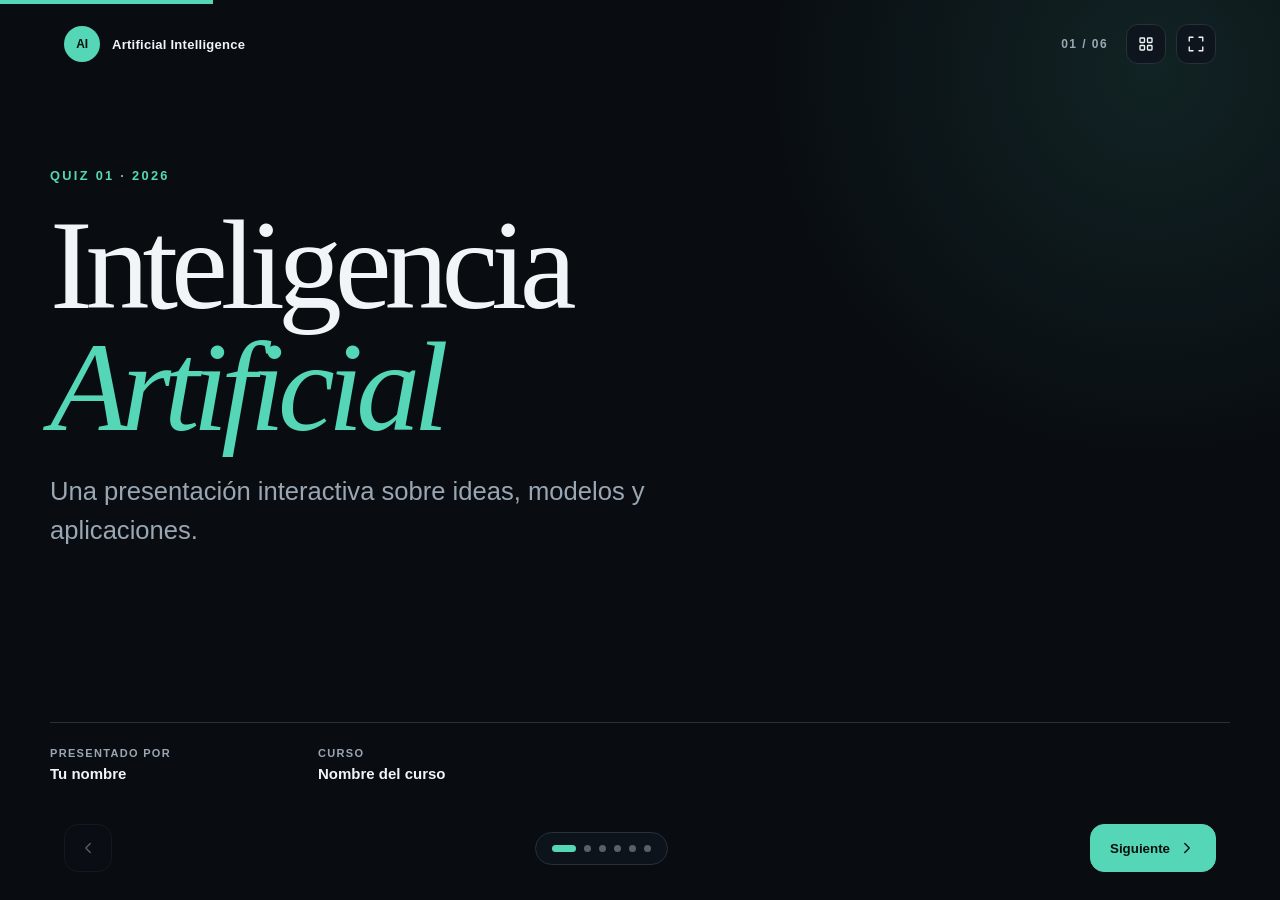
==== quiz1/presentation/index.html @ 91afd5ce "Added interactive quiz 1 presentation template" ====
<!doctype html>
<html lang="es">
  <head>
    <meta charset="UTF-8" />
    <meta name="viewport" content="width=device-width, initial-scale=1.0" />
    <meta name="description" content="Plantilla de presentación HTML interactiva" />
    <title>Presentación interactiva</title>
    <link rel="stylesheet" href="styles.css" />
  </head>
  <body>
    <main class="presentation" aria-label="Presentación interactiva">
      <div class="progress" aria-hidden="true">
        <span id="progress-bar"></span>
      </div>

      <header class="topbar">
        <a class="brand" href="#1" aria-label="Ir a la portada">
          <span class="brand-mark">AI</span>
          <span class="brand-name">Artificial Intelligence</span>
        </a>

        <div class="topbar-actions">
          <span id="slide-counter" class="slide-counter" aria-live="polite">01 / 06</span>
          <button id="overview-button" class="icon-button" type="button" aria-label="Ver todas las diapositivas" title="Vista general (O)">
            <svg viewBox="0 0 24 24" aria-hidden="true">
              <rect x="4" y="4" width="6" height="6" rx="1"></rect>
              <rect x="14" y="4" width="6" height="6" rx="1"></rect>
              <rect x="4" y="14" width="6" height="6" rx="1"></rect>
              <rect x="14" y="14" width="6" height="6" rx="1"></rect>
            </svg>
          </button>
          <button id="fullscreen-button" class="icon-button" type="button" aria-label="Activar pantalla completa" title="Pantalla completa (F)">
            <svg viewBox="0 0 24 24" aria-hidden="true">
              <path d="M8 3H3v5M16 3h5v5M8 21H3v-5M16 21h5v-5"></path>
            </svg>
          </button>
        </div>
      </header>

      <div id="slides" class="slides">
        <!-- DUPLICA una sección .slide para crear nuevas diapositivas. -->
        <section class="slide title-slide is-active" data-title="Portada" aria-hidden="false">
          <div class="slide-content title-layout">
            <div>
              <p class="eyebrow">QUIZ 01 · 2026</p>
              <h1>Inteligencia<br /><span>Artificial</span></h1>
              <p class="lead">Una presentación interactiva sobre ideas, modelos y aplicaciones.</p>
            </div>

            <div class="title-meta">
              <div>
                <span>Presentado por</span>
                <strong>Tu nombre</strong>
              </div>
              <div>
                <span>Curso</span>
                <strong>Nombre del curso</strong>
              </div>
            </div>
          </div>
        </section>

        <section class="slide" data-title="Idea principal" aria-hidden="true">
          <div class="slide-content split-layout">
            <div>
              <p class="eyebrow">01 · CONTEXTO</p>
              <h2>Una idea principal,<br /><span>explicada con claridad.</span></h2>
              <p class="body-copy">Usa este espacio para introducir el concepto central. Mantén cada diapositiva enfocada en una sola idea y deja que la explicación oral aporte el detalle.</p>
            </div>

            <aside class="quote-card">
              <span class="quote-mark">“</span>
              <blockquote>La simplicidad es la máxima sofisticación.</blockquote>
              <cite>— Leonardo da Vinci</cite>
            </aside>
          </div>
        </section>

        <section class="slide" data-title="Tres conceptos" aria-hidden="true">
          <div class="slide-content">
            <p class="eyebrow">02 · FUNDAMENTOS</p>
            <h2>Tres conceptos <span>esenciales</span></h2>

            <div class="card-grid">
              <article class="info-card">
                <span class="card-number">01</span>
                <h3>Datos</h3>
                <p>La evidencia que permite encontrar patrones y entrenar modelos.</p>
              </article>
              <article class="info-card accent-card">
                <span class="card-number">02</span>
                <h3>Modelo</h3>
                <p>Una representación que aprende relaciones para generar predicciones.</p>
              </article>
              <article class="info-card">
                <span class="card-number">03</span>
                <h3>Decisión</h3>
                <p>El resultado que conecta el aprendizaje con una aplicación real.</p>
              </article>
            </div>
          </div>
        </section>

        <section class="slide" data-title="Proceso" aria-hidden="true">
          <div class="slide-content">
            <p class="eyebrow">03 · PROCESO</p>
            <h2>De los datos al <span>resultado</span></h2>

            <ol class="process-list">
              <li>
                <span class="process-number">1</span>
                <div><strong>Observar</strong><small>Recolectar y comprender los datos.</small></div>
              </li>
              <li>
                <span class="process-number">2</span>
                <div><strong>Aprender</strong><small>Ajustar el modelo a los patrones.</small></div>
              </li>
              <li>
                <span class="process-number">3</span>
                <div><strong>Evaluar</strong><small>Medir precisión, sesgos y límites.</small></div>
              </li>
              <li>
                <span class="process-number">4</span>
                <div><strong>Aplicar</strong><small>Convertir la predicción en valor.</small></div>
              </li>
            </ol>
          </div>
        </section>

        <section class="slide" data-title="Pregunta" aria-hidden="true">
          <div class="slide-content quiz-layout">
            <div>
              <p class="eyebrow">04 · INTERACCIÓN</p>
              <h2>Pregunta para la <span>audiencia</span></h2>
              <p class="question">¿Cuál es el elemento más importante para que un sistema de IA sea confiable?</p>
            </div>

            <div class="answers" role="group" aria-label="Opciones de respuesta">
              <button class="answer" type="button" data-feedback="Los datos son esenciales, pero también deben evaluarse el modelo y su contexto.">
                <span>A</span> Una gran cantidad de datos
              </button>
              <button class="answer" type="button" data-correct="true" data-feedback="¡Correcto! La evaluación continua integra calidad, contexto, desempeño y riesgos.">
                <span>B</span> La evaluación continua
              </button>
              <button class="answer" type="button" data-feedback="La complejidad no garantiza confiabilidad; a menudo dificulta explicar el resultado.">
                <span>C</span> El modelo más complejo
              </button>
              <p id="quiz-feedback" class="quiz-feedback" aria-live="polite">Selecciona una respuesta.</p>
            </div>
          </div>
        </section>

        <section class="slide end-slide" data-title="Cierre" aria-hidden="true">
          <div class="slide-content end-layout">
            <p class="eyebrow">CONCLUSIÓN</p>
            <h2>Gracias.</h2>
            <p class="lead">¿Preguntas o comentarios?</p>
            <a class="contact-link" href="mailto:tu.nombre@email.com">tu.nombre@email.com</a>
          </div>
        </section>
      </div>

      <nav class="controls" aria-label="Navegación entre diapositivas">
        <button id="previous-button" class="nav-button" type="button" aria-label="Diapositiva anterior">
          <svg viewBox="0 0 24 24" aria-hidden="true"><path d="m15 18-6-6 6-6"></path></svg>
        </button>
        <div id="slide-dots" class="slide-dots" aria-label="Seleccionar diapositiva"></div>
        <button id="next-button" class="nav-button next-button" type="button" aria-label="Diapositiva siguiente">
          <span>Siguiente</span>
          <svg viewBox="0 0 24 24" aria-hidden="true"><path d="m9 18 6-6-6-6"></path></svg>
        </button>
      </nav>
    </main>

    <div id="overview" class="overview" aria-hidden="true">
      <div class="overview-header">
        <div>
          <p class="eyebrow">NAVEGACIÓN</p>
          <h2>Todas las diapositivas</h2>
        </div>
        <button id="close-overview" class="close-button" type="button" aria-label="Cerrar vista general">×</button>
      </div>
      <div id="overview-grid" class="overview-grid"></div>
    </div>

    <script src="script.js"></script>
  </body>
</html>
---- quiz1/presentation/styles.css ----
:root {
  --background: #090d12;
  --surface: #121920;
  --surface-strong: #1a232c;
  --ink: #f1f5f7;
  --muted: #9aa7b2;
  --accent: #55d7b7;
  --accent-deep: #176b5b;
  --accent-soft: rgba(85, 215, 183, 0.14);
  --line: #26313b;
  --danger: #ef8585;
  --shadow: 0 24px 80px rgba(0, 0, 0, 0.38);
  --sans: Inter, ui-sans-serif, -apple-system, BlinkMacSystemFont, "Segoe UI", sans-serif;
  --serif: Georgia, "Times New Roman", serif;
}

* {
  box-sizing: border-box;
}

html,
body {
  width: 100%;
  height: 100%;
  margin: 0;
  overflow: hidden;
  background: var(--background);
  color: var(--ink);
  font-family: var(--sans);
}

button,
a {
  -webkit-tap-highlight-color: transparent;
}

button:focus-visible,
a:focus-visible {
  outline: 3px solid rgba(23, 107, 91, 0.3);
  outline-offset: 3px;
}

.presentation {
  position: relative;
  width: 100%;
  height: 100%;
  background:
    radial-gradient(circle at 90% 8%, rgba(85, 215, 183, 0.11), transparent 24rem),
    var(--background);
}

.progress {
  position: fixed;
  z-index: 20;
  top: 0;
  left: 0;
  width: 100%;
  height: 4px;
  background: transparent;
}

.progress span {
  display: block;
  width: 0;
  height: 100%;
  background: var(--accent);
  transition: width 350ms ease;
}

.topbar {
  position: fixed;
  z-index: 10;
  top: 0;
  left: 0;
  display: flex;
  width: 100%;
  height: 88px;
  align-items: center;
  justify-content: space-between;
  padding: 0 clamp(24px, 5vw, 80px);
}

.brand {
  display: inline-flex;
  align-items: center;
  gap: 12px;
  color: var(--ink);
  text-decoration: none;
}

.brand-mark {
  display: grid;
  width: 36px;
  height: 36px;
  place-items: center;
  border-radius: 50%;
  background: var(--accent);
  color: #06100d;
  font-size: 12px;
  font-weight: 800;
  letter-spacing: -0.03em;
}

.brand-name {
  font-size: 13px;
  font-weight: 700;
  letter-spacing: 0.02em;
}

.topbar-actions {
  display: flex;
  align-items: center;
  gap: 10px;
}

.slide-counter {
  margin-right: 8px;
  color: var(--muted);
  font-size: 12px;
  font-variant-numeric: tabular-nums;
  font-weight: 700;
  letter-spacing: 0.12em;
}

.icon-button,
.nav-button,
.close-button {
  display: inline-grid;
  border: 1px solid var(--line);
  background: rgba(15, 21, 28, 0.9);
  color: var(--ink);
  cursor: pointer;
  place-items: center;
  transition: border-color 180ms ease, background 180ms ease, color 180ms ease, transform 180ms ease;
}

.icon-button {
  width: 40px;
  height: 40px;
  border-radius: 12px;
}

.icon-button:hover,
.nav-button:hover,
.close-button:hover {
  border-color: var(--ink);
  transform: translateY(-1px);
}

.icon-button svg,
.nav-button svg {
  width: 18px;
  fill: none;
  stroke: currentColor;
  stroke-linecap: round;
  stroke-linejoin: round;
  stroke-width: 1.8;
}

.slides,
.slide {
  width: 100%;
  height: 100%;
}

.slide {
  position: absolute;
  inset: 0;
  visibility: hidden;
  opacity: 0;
  transform: translateX(28px);
  transition: opacity 420ms ease, transform 420ms ease, visibility 420ms;
}

.slide.is-active {
  visibility: visible;
  opacity: 1;
  transform: translateX(0);
}

.slide.is-before {
  transform: translateX(-28px);
}

.slide-content {
  display: flex;
  width: min(1180px, calc(100% - 48px));
  height: 100%;
  margin: 0 auto;
  padding: 120px 0 118px;
  flex-direction: column;
  justify-content: center;
}

.eyebrow {
  margin: 0 0 22px;
  color: var(--accent);
  font-size: clamp(11px, 1vw, 13px);
  font-weight: 800;
  letter-spacing: 0.18em;
}

h1,
h2,
h3,
p {
  margin-top: 0;
}

h1,
h2 {
  margin-bottom: 24px;
  font-family: var(--serif);
  font-weight: 400;
  letter-spacing: -0.055em;
  line-height: 0.95;
}

h1 {
  max-width: 900px;
  font-size: clamp(64px, 10vw, 142px);
}

h2 {
  max-width: 900px;
  font-size: clamp(45px, 6.2vw, 88px);
}

h1 span,
h2 span {
  color: var(--accent);
  font-style: italic;
}

.lead {
  max-width: 650px;
  margin-bottom: 0;
  color: var(--muted);
  font-size: clamp(18px, 2vw, 26px);
  line-height: 1.5;
}

.title-layout {
  justify-content: space-between;
  padding-top: 168px;
}

.title-meta {
  display: grid;
  width: 100%;
  padding-top: 24px;
  border-top: 1px solid var(--line);
  grid-template-columns: repeat(2, minmax(0, 220px));
  gap: 48px;
}

.title-meta div {
  display: flex;
  flex-direction: column;
  gap: 6px;
}

.title-meta span {
  color: var(--muted);
  font-size: 11px;
  font-weight: 700;
  letter-spacing: 0.12em;
  text-transform: uppercase;
}

.title-meta strong {
  font-size: 15px;
}

.split-layout,
.quiz-layout {
  display: grid;
  align-items: center;
  grid-template-columns: minmax(0, 1.2fr) minmax(300px, 0.8fr);
  gap: clamp(48px, 8vw, 120px);
}

.body-copy {
  max-width: 680px;
  margin-bottom: 0;
  color: var(--muted);
  font-size: clamp(17px, 1.55vw, 22px);
  line-height: 1.65;
}

.quote-card {
  position: relative;
  padding: clamp(32px, 5vw, 64px);
  border-radius: 28px;
  background: var(--surface);
}

.quote-mark {
  display: block;
  height: 52px;
  color: var(--accent);
  font-family: var(--serif);
  font-size: 80px;
  line-height: 1;
}

.quote-card blockquote {
  margin: 16px 0 28px;
  font-family: var(--serif);
  font-size: clamp(24px, 3vw, 42px);
  letter-spacing: -0.035em;
  line-height: 1.12;
}

.quote-card cite {
  color: var(--muted);
  font-size: 13px;
  font-style: normal;
  font-weight: 700;
}

.card-grid {
  display: grid;
  margin-top: clamp(20px, 5vh, 56px);
  grid-template-columns: repeat(3, 1fr);
  gap: 18px;
}

.info-card {
  min-height: 240px;
  padding: clamp(24px, 3vw, 40px);
  border: 1px solid var(--line);
  border-radius: 24px;
  background: rgba(255, 255, 255, 0.025);
}

.info-card.accent-card {
  border-color: transparent;
  background: var(--accent-deep);
  color: white;
  transform: translateY(-16px);
}

.card-number {
  display: inline-block;
  margin-bottom: 48px;
  color: var(--accent);
  font-size: 12px;
  font-weight: 800;
}

.accent-card .card-number,
.accent-card p {
  color: rgba(255, 255, 255, 0.72);
}

.info-card h3 {
  margin-bottom: 12px;
  font-family: var(--serif);
  font-size: clamp(25px, 2.6vw, 38px);
  font-weight: 400;
}

.info-card p {
  margin-bottom: 0;
  color: var(--muted);
  font-size: 15px;
  line-height: 1.55;
}

.process-list {
  display: grid;
  margin: clamp(24px, 5vh, 58px) 0 0;
  padding: 0;
  list-style: none;
  grid-template-columns: repeat(4, 1fr);
}

.process-list li {
  position: relative;
  display: flex;
  padding-right: 30px;
  align-items: flex-start;
  gap: 18px;
}

.process-list li:not(:last-child)::after {
  position: absolute;
  top: 23px;
  right: 12px;
  width: calc(100% - 88px);
  height: 1px;
  background: var(--line);
  content: "";
  transform: translateX(100%);
}

.process-number {
  display: grid;
  width: 46px;
  height: 46px;
  flex: 0 0 auto;
  border-radius: 50%;
  background: var(--accent-soft);
  color: var(--accent);
  font-weight: 800;
  place-items: center;
}

.process-list strong,
.process-list small {
  display: block;
}

.process-list strong {
  margin: 2px 0 8px;
  font-size: 16px;
}

.process-list small {
  color: var(--muted);
  font-size: 13px;
  line-height: 1.45;
}

.question {
  max-width: 700px;
  margin-bottom: 0;
  color: var(--muted);
  font-size: clamp(19px, 2vw, 26px);
  line-height: 1.5;
}

.answers {
  display: flex;
  flex-direction: column;
  gap: 12px;
}

.answer {
  display: flex;
  width: 100%;
  padding: 15px 18px;
  border: 1px solid var(--line);
  border-radius: 14px;
  align-items: center;
  gap: 14px;
  background: var(--surface);
  color: var(--ink);
  cursor: pointer;
  font: 600 14px/1.3 var(--sans);
  text-align: left;
  transition: border-color 180ms ease, background 180ms ease, transform 180ms ease;
}

.answer:hover {
  border-color: var(--accent);
  transform: translateX(4px);
}

.answer span {
  display: grid;
  width: 30px;
  height: 30px;
  flex: 0 0 auto;
  border-radius: 9px;
  background: var(--surface);
  place-items: center;
}

.answer.is-selected {
  border-color: var(--accent);
  background: var(--accent-soft);
}

.answer.is-incorrect {
  border-color: #8d4545;
  background: rgba(170, 58, 58, 0.16);
}

.quiz-feedback {
  min-height: 42px;
  margin: 8px 0 0;
  color: var(--muted);
  font-size: 13px;
  line-height: 1.5;
}

.end-layout {
  align-items: center;
  text-align: center;
}

.end-layout h2 {
  margin-bottom: 18px;
  font-size: clamp(80px, 14vw, 180px);
}

.end-layout .lead {
  margin-bottom: 30px;
}

.contact-link {
  padding-bottom: 4px;
  border-bottom: 1px solid var(--accent);
  color: var(--accent);
  font-size: 14px;
  font-weight: 700;
  text-decoration: none;
}

.controls {
  position: fixed;
  z-index: 10;
  right: clamp(24px, 5vw, 80px);
  bottom: 28px;
  left: clamp(24px, 5vw, 80px);
  display: flex;
  align-items: center;
  justify-content: space-between;
  pointer-events: none;
}

.nav-button,
.slide-dots {
  pointer-events: auto;
}

.nav-button {
  display: flex;
  min-width: 48px;
  height: 48px;
  padding: 0 14px;
  border-radius: 14px;
}

.nav-button:disabled {
  opacity: 0.35;
  cursor: default;
  transform: none;
}

.next-button {
  min-width: 126px;
  border-color: var(--accent);
  justify-content: center;
  gap: 8px;
  background: var(--accent);
  color: #06100d;
  font-weight: 700;
}

.next-button:hover {
  background: #72e2c8;
  border-color: #72e2c8;
}

.slide-dots {
  display: flex;
  padding: 12px 16px;
  border: 1px solid var(--line);
  border-radius: 999px;
  align-items: center;
  gap: 8px;
  background: rgba(15, 21, 28, 0.9);
  backdrop-filter: blur(10px);
}

.slide-dot {
  width: 7px;
  height: 7px;
  padding: 0;
  border: 0;
  border-radius: 50%;
  background: #55616b;
  cursor: pointer;
  transition: width 180ms ease, border-radius 180ms ease, background 180ms ease;
}

.slide-dot.is-active {
  width: 24px;
  border-radius: 5px;
  background: var(--accent);
}

.overview {
  position: fixed;
  z-index: 100;
  inset: 0;
  visibility: hidden;
  overflow-y: auto;
  padding: clamp(30px, 6vw, 80px);
  background: rgba(8, 12, 16, 0.98);
  opacity: 0;
  transition: opacity 250ms ease, visibility 250ms;
}

.overview.is-open {
  visibility: visible;
  opacity: 1;
}

.overview-header {
  display: flex;
  max-width: 1180px;
  margin: 0 auto 36px;
  align-items: flex-start;
  justify-content: space-between;
}

.overview-header h2 {
  margin: 0;
  font-size: clamp(38px, 5vw, 68px);
}

.close-button {
  width: 48px;
  height: 48px;
  border-radius: 50%;
  font-size: 28px;
  font-weight: 300;
}

.overview-grid {
  display: grid;
  max-width: 1180px;
  margin: 0 auto;
  grid-template-columns: repeat(3, 1fr);
  gap: 18px;
}

.overview-card {
  position: relative;
  aspect-ratio: 16 / 9;
  padding: 24px;
  border: 1px solid var(--line);
  border-radius: 18px;
  overflow: hidden;
  background: var(--surface);
  color: var(--ink);
  cursor: pointer;
  text-align: left;
  transition: border-color 180ms ease, transform 180ms ease, box-shadow 180ms ease;
}

.overview-card:hover,
.overview-card.is-active {
  border-color: var(--accent);
  box-shadow: var(--shadow);
  transform: translateY(-4px);
}

.overview-card span {
  color: var(--accent);
  font-size: 11px;
  font-weight: 800;
  letter-spacing: 0.12em;
}

.overview-card strong {
  position: absolute;
  right: 24px;
  bottom: 24px;
  left: 24px;
  font-family: var(--serif);
  font-size: clamp(20px, 2.4vw, 32px);
  font-weight: 400;
}

@media (max-width: 820px) {
  .brand-name,
  .slide-counter,
  .slide-dots {
    display: none;
  }

  .topbar {
    height: 72px;
  }

  .slide-content {
    width: min(100% - 40px, 680px);
    padding: 92px 0 92px;
  }

  .title-layout {
    padding-top: 118px;
  }

  .split-layout,
  .quiz-layout {
    display: flex;
    align-items: stretch;
    gap: 34px;
  }

  .quote-card {
    padding: 26px;
  }

  .quote-mark {
    display: none;
  }

  .quote-card blockquote {
    margin-top: 0;
  }

  .card-grid {
    grid-template-columns: 1fr;
    gap: 10px;
  }

  .info-card {
    min-height: 0;
    padding: 20px;
  }

  .info-card.accent-card {
    transform: none;
  }

  .card-number {
    margin-bottom: 14px;
  }

  .info-card p {
    display: none;
  }

  .process-list {
    grid-template-columns: repeat(2, 1fr);
    gap: 26px 18px;
  }

  .process-list li::after {
    display: none;
  }

  .overview-grid {
    grid-template-columns: repeat(2, 1fr);
  }
}

@media (max-width: 540px) {
  h1 {
    font-size: clamp(54px, 18vw, 84px);
  }

  h2 {
    font-size: clamp(40px, 13vw, 64px);
  }

  .title-meta {
    grid-template-columns: 1fr;
    gap: 14px;
  }

  .overview-grid {
    grid-template-columns: 1fr;
  }

  .next-button {
    min-width: 48px;
  }

  .next-button span {
    display: none;
  }
}

@media (prefers-reduced-motion: reduce) {
  *,
  *::before,
  *::after {
    scroll-behavior: auto !important;
    transition-duration: 0.01ms !important;
  }
}

@media print {
  html,
  body {
    height: auto;
    overflow: visible;
  }

  .topbar,
  .controls,
  .progress,
  .overview {
    display: none !important;
  }

  .slide {
    position: relative;
    display: block;
    visibility: visible;
    width: 100vw;
    height: 56.25vw;
    page-break-after: always;
    opacity: 1;
    transform: none;
  }
}
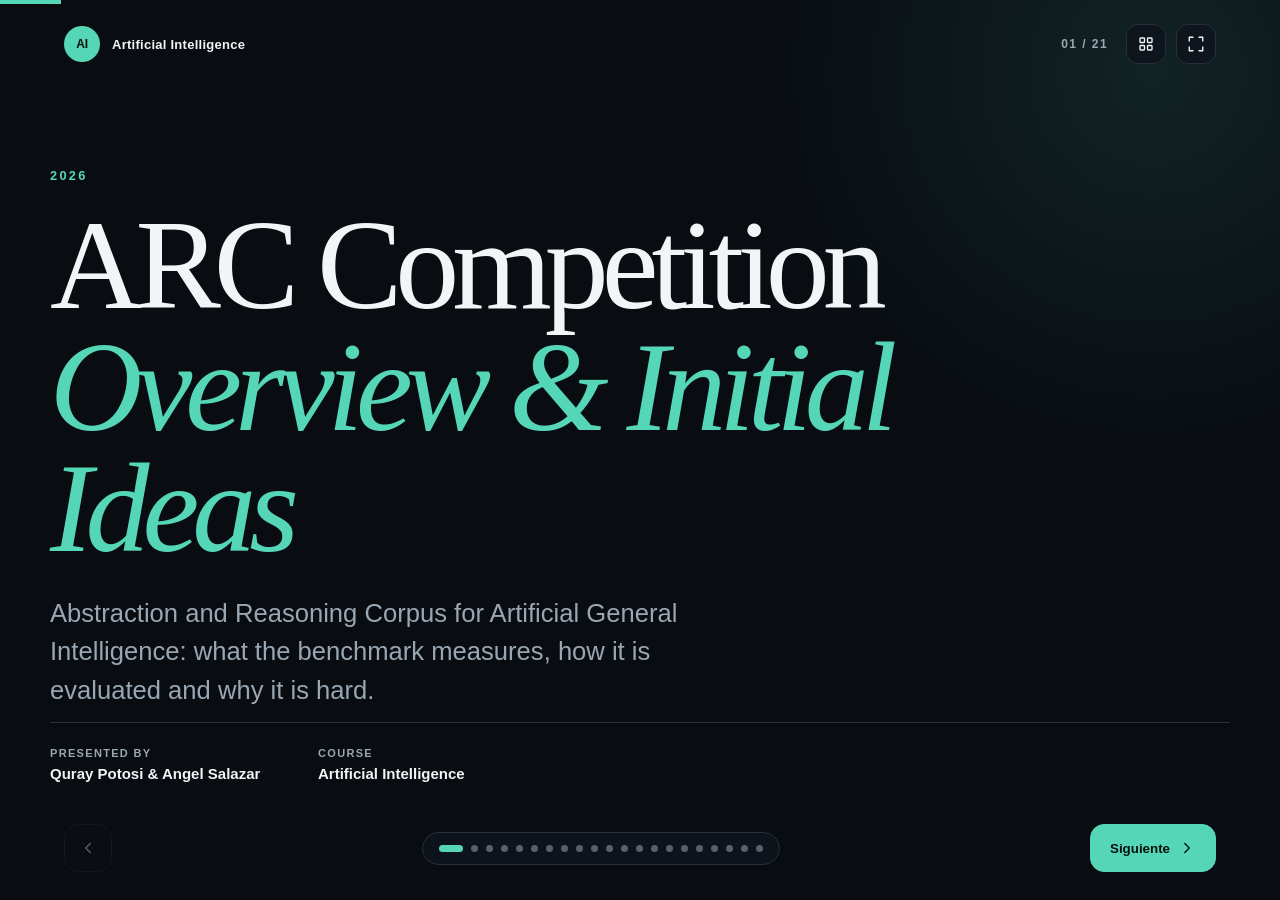
==== commit 10018187: "Added ARC-AGI2 overview slides" ====
--- a/quiz1/presentation/index.html
+++ b/quiz1/presentation/index.html
@@ -1,10 +1,10 @@
 <!doctype html>
-<html lang="es">
+<html lang="en">
   <head>
     <meta charset="UTF-8" />
     <meta name="viewport" content="width=device-width, initial-scale=1.0" />
-    <meta name="description" content="Plantilla de presentación HTML interactiva" />
-    <title>Presentación interactiva</title>
+    <meta name="description" content="ARC-AGI-2: benchmark, dataset structure, evaluation and why it is difficult" />
+    <title>ARC-AGI-2 · Quiz 01</title>
     <link rel="stylesheet" href="styles.css" />
   </head>
   <body>
@@ -42,122 +42,446 @@
         <section class="slide title-slide is-active" data-title="Portada" aria-hidden="false">
           <div class="slide-content title-layout">
             <div>
-              <p class="eyebrow">QUIZ 01 · 2026</p>
-              <h1>Inteligencia<br /><span>Artificial</span></h1>
-              <p class="lead">Una presentación interactiva sobre ideas, modelos y aplicaciones.</p>
+              <p class="eyebrow">2026</p>
+              <h1>ARC Competition<br /><span>Overview &amp; Initial Ideas</span></h1>
+              <p class="lead">Abstraction and Reasoning Corpus for Artificial General Intelligence: what the benchmark measures, how it is evaluated and why it is hard.</p>
             </div>
 
             <div class="title-meta">
               <div>
-                <span>Presentado por</span>
-                <strong>Tu nombre</strong>
+                <span>Presented by</span>
+                <strong>Quray Potosi &amp; Angel Salazar</strong>
               </div>
               <div>
-                <span>Curso</span>
-                <strong>Nombre del curso</strong>
+                <span>Course</span>
+                <strong>Artificial Intelligence</strong>
               </div>
             </div>
           </div>
         </section>
 
-        <section class="slide" data-title="Idea principal" aria-hidden="true">
-          <div class="slide-content split-layout">
-            <div>
-              <p class="eyebrow">01 · CONTEXTO</p>
-              <h2>Una idea principal,<br /><span>explicada con claridad.</span></h2>
-              <p class="body-copy">Usa este espacio para introducir el concepto central. Mantén cada diapositiva enfocada en una sola idea y deja que la explicación oral aporte el detalle.</p>
-            </div>
-
-            <aside class="quote-card">
-              <span class="quote-mark">“</span>
-              <blockquote>La simplicidad es la máxima sofisticación.</blockquote>
-              <cite>— Leonardo da Vinci</cite>
-            </aside>
-          </div>
-        </section>
-
-        <section class="slide" data-title="Tres conceptos" aria-hidden="true">
-          <div class="slide-content">
-            <p class="eyebrow">02 · FUNDAMENTOS</p>
-            <h2>Tres conceptos <span>esenciales</span></h2>
+        <section class="slide" data-title="What is ARC-AGI?" aria-hidden="true">
+          <div class="slide-content split-layout">
+            <div>
+              <p class="eyebrow">01 · WHAT IS ARC-AGI?</p>
+              <h2>A benchmark for<br /><span>completely new problems.</span></h2>
+              <p class="body-copy">ARC-AGI evaluates whether an AI system can solve reasoning problems it has never seen. It is not primarily testing memorization, factual knowledge or language understanding, but <strong>fluid intelligence</strong>: looking at a few examples, discovering the abstract rule behind them and applying it to a new situation.</p>
+            </div>
+
+            <aside class="quote-card">
+              <span class="quote-mark">“</span>
+              <blockquote>Examples → Infer an abstract rule → Apply it to a new input</blockquote>
+              <cite>— The central idea of ARC</cite>
+            </aside>
+          </div>
+        </section>
+
+        <section class="slide" data-title="Skill acquisition" aria-hidden="true">
+          <div class="slide-content">
+            <p class="eyebrow">01 · WHAT IS ARC-AGI?</p>
+            <h2>Not memorization,<br /><span>skill acquisition</span></h2>
 
             <div class="card-grid">
               <article class="info-card">
                 <span class="card-number">01</span>
-                <h3>Datos</h3>
-                <p>La evidencia que permite encontrar patrones y entrenar modelos.</p>
+                <h3>Unique tasks</h3>
+                <p>Every ARC task is designed to be different, so solutions cannot be memorized task by task.</p>
               </article>
               <article class="info-card accent-card">
                 <span class="card-number">02</span>
-                <h3>Modelo</h3>
-                <p>Una representación que aprende relaciones para generar predicciones.</p>
+                <h3>New skills</h3>
+                <p>The goal is a system that acquires a new skill rapidly when it meets a new problem.</p>
               </article>
               <article class="info-card">
                 <span class="card-number">03</span>
-                <h3>Decisión</h3>
-                <p>El resultado que conecta el aprendizaje con una aplicación real.</p>
-              </article>
-            </div>
-          </div>
-        </section>
-
-        <section class="slide" data-title="Proceso" aria-hidden="true">
-          <div class="slide-content">
-            <p class="eyebrow">03 · PROCESO</p>
-            <h2>De los datos al <span>resultado</span></h2>
+                <h3>Efficiency</h3>
+                <p>Brute force may eventually find an answer, but exhaustive computation is not evidence of general intelligence.</p>
+              </article>
+            </div>
+          </div>
+        </section>
+
+        <section class="slide" data-title="Core Knowledge Priors" aria-hidden="true">
+          <div class="slide-content">
+            <p class="eyebrow">01 · WHAT IS ARC-AGI?</p>
+            <h2>Minimal <span>prior knowledge</span></h2>
+
+            <div class="card-grid">
+              <article class="info-card">
+                <span class="card-number">01</span>
+                <h3>Objects</h3>
+                <p>Object persistence, connectivity, containment and boundaries.</p>
+              </article>
+              <article class="info-card accent-card">
+                <span class="card-number">02</span>
+                <h3>Space</h3>
+                <p>Relative position, symmetry, basic geometry and simple transformations.</p>
+              </article>
+              <article class="info-card">
+                <span class="card-number">03</span>
+                <h3>Quantity</h3>
+                <p>Counting and comparing amounts of elements.</p>
+              </article>
+            </div>
+          </div>
+        </section>
+
+        <section class="slide" data-title="ARC-AGI-2" aria-hidden="true">
+          <div class="slide-content split-layout">
+            <div>
+              <p class="eyebrow">01 · WHAT IS ARC-AGI?</p>
+              <h2>The second<br /><span>generation</span></h2>
+              <p class="body-copy">ARC-AGI-2 keeps the input–output grid format of ARC-AGI, but introduces harder tasks designed specifically to challenge modern reasoning systems. These elementary concepts matter because ARC tries to separate <strong>reasoning ability</strong> from specialized knowledge.</p>
+            </div>
+
+            <aside class="quote-card">
+              <span class="quote-mark">“</span>
+              <blockquote>Can an AI efficiently infer a new abstract skill and use it on a problem it has never encountered?</blockquote>
+              <cite>— The real question behind the benchmark</cite>
+            </aside>
+          </div>
+        </section>
+
+        <section class="slide" data-title="How a task works" aria-hidden="true">
+          <div class="slide-content split-layout">
+            <div>
+              <p class="eyebrow">02 · HOW A TASK WORKS</p>
+              <h2>Training examples,<br /><span>then a hidden test</span></h2>
+              <p class="body-copy">Every ARC-AGI-2 task is a small reasoning problem made of colored grids. A few demonstration pairs show the hidden transformation; then a new input arrives and the correct output is hidden. The solver has to generate the complete output grid.</p>
+            </div>
+
+            <aside class="quote-card">
+              <span class="quote-mark">“</span>
+              <blockquote>Input 1 → Output 1<br />Input 2 → Output 2<br />Input 3 → Output 3<br />New Input → ?</blockquote>
+              <cite>— Structure of a single task</cite>
+            </aside>
+          </div>
+        </section>
+
+        <section class="slide" data-title="Inferring the rule" aria-hidden="true">
+          <div class="slide-content split-layout">
+            <div>
+              <p class="eyebrow">02 · HOW A TASK WORKS</p>
+              <h2>The rule is <span>never given</span></h2>
+              <p class="body-copy">The AI has to infer which objects exist, which properties are relevant, what changed between input and output, which transformations were applied, in which order and under which conditions. The inferred rule must explain <strong>all</strong> the training examples.</p>
+            </div>
+
+            <aside class="quote-card">
+              <span class="quote-mark">“</span>
+              <blockquote>f(Input₁) = Output₁<br />f(Input₂) = Output₂<br />f(Test) = Prediction</blockquote>
+              <cite>— Discover the unknown transformation f</cite>
+            </aside>
+          </div>
+        </section>
+
+        <section class="slide" data-title="The grids" aria-hidden="true">
+          <div class="slide-content">
+            <p class="eyebrow">02 · HOW A TASK WORKS</p>
+            <h2>Anatomy of a <span>grid</span></h2>
+
+            <div class="card-grid">
+              <article class="info-card">
+                <span class="card-number">01</span>
+                <h3>0 – 9</h3>
+                <p>Cells hold integers from 0 to 9, conventionally shown as colors so humans can read the task.</p>
+              </article>
+              <article class="info-card accent-card">
+                <span class="card-number">02</span>
+                <h3>Up to 30×30</h3>
+                <p>Dimensions vary between tasks, and the output does not necessarily match the size of the input.</p>
+              </article>
+              <article class="info-card">
+                <span class="card-number">03</span>
+                <h3>No options</h3>
+                <p>This is not a multiple-choice problem: the solver constructs the whole output grid itself.</p>
+              </article>
+            </div>
+          </div>
+        </section>
+
+        <section class="slide" data-title="Dataset structure" aria-hidden="true">
+          <div class="slide-content">
+            <p class="eyebrow">03 · DATASET</p>
+            <h2>Four datasets, <span>one pipeline</span></h2>
 
             <ol class="process-list">
               <li>
                 <span class="process-number">1</span>
-                <div><strong>Observar</strong><small>Recolectar y comprender los datos.</small></div>
+                <div><strong>1000 Public Training</strong><small>Develop and train our solver. Completely public.</small></div>
               </li>
               <li>
                 <span class="process-number">2</span>
-                <div><strong>Aprender</strong><small>Ajustar el modelo a los patrones.</small></div>
+                <div><strong>120 Public Evaluation</strong><small>Measure generalization during development.</small></div>
               </li>
               <li>
                 <span class="process-number">3</span>
-                <div><strong>Evaluar</strong><small>Medir precisión, sesgos y límites.</small></div>
+                <div><strong>120 Semi-Private</strong><small>Hidden evaluation for the live leaderboards.</small></div>
               </li>
               <li>
                 <span class="process-number">4</span>
-                <div><strong>Aplicar</strong><small>Convertir la predicción en valor.</small></div>
+                <div><strong>120 Private</strong><small>Final hidden evaluation of the competition.</small></div>
               </li>
             </ol>
           </div>
         </section>
 
-        <section class="slide" data-title="Pregunta" aria-hidden="true">
-          <div class="slide-content quiz-layout">
-            <div>
-              <p class="eyebrow">04 · INTERACCIÓN</p>
-              <h2>Pregunta para la <span>audiencia</span></h2>
-              <p class="question">¿Cuál es el elemento más importante para que un sistema de IA sea confiable?</p>
-            </div>
-
-            <div class="answers" role="group" aria-label="Opciones de respuesta">
-              <button class="answer" type="button" data-feedback="Los datos son esenciales, pero también deben evaluarse el modelo y su contexto.">
-                <span>A</span> Una gran cantidad de datos
-              </button>
-              <button class="answer" type="button" data-correct="true" data-feedback="¡Correcto! La evaluación continua integra calidad, contexto, desempeño y riesgos.">
-                <span>B</span> La evaluación continua
-              </button>
-              <button class="answer" type="button" data-feedback="La complejidad no garantiza confiabilidad; a menudo dificulta explicar el resultado.">
-                <span>C</span> El modelo más complejo
-              </button>
-              <p id="quiz-feedback" class="quiz-feedback" aria-live="polite">Selecciona una respuesta.</p>
-            </div>
-          </div>
-        </section>
-
-        <section class="slide end-slide" data-title="Cierre" aria-hidden="true">
-          <div class="slide-content end-layout">
-            <p class="eyebrow">CONCLUSIÓN</p>
-            <h2>Gracias.</h2>
-            <p class="lead">¿Preguntas o comentarios?</p>
-            <a class="contact-link" href="mailto:tu.nombre@email.com">tu.nombre@email.com</a>
-          </div>
-        </section>
+        <section class="slide" data-title="Public Training Set" aria-hidden="true">
+          <div class="slide-content split-layout">
+            <div>
+              <p class="eyebrow">03 · DATASET</p>
+              <h2>1000 tasks to<br /><span>build the system</span></h2>
+              <p class="body-copy">The Training Set is intentionally <strong>not difficulty-calibrated</strong>: it ranges from simple to very hard. Its purpose is to expose the system to ARC's format and its Core Knowledge Priors, not to measure final performance. We can inspect these tasks and their solutions freely.</p>
+            </div>
+
+            <aside class="quote-card">
+              <span class="quote-mark">“</span>
+              <blockquote>Learn reusable reasoning mechanisms, not the answers themselves.</blockquote>
+              <cite>— Not a conventional supervised dataset</cite>
+            </aside>
+          </div>
+        </section>
+
+        <section class="slide" data-title="Evaluation sets" aria-hidden="true">
+          <div class="slide-content">
+            <p class="eyebrow">03 · DATASET</p>
+            <h2>Three evaluation <span>sets</span></h2>
+
+            <div class="card-grid">
+              <article class="info-card">
+                <span class="card-number">120 TASKS</span>
+                <h3>Public</h3>
+                <p>Public but for evaluation, not training. Human-calibrated: every task was solved pass@2 by at least two people.</p>
+              </article>
+              <article class="info-card accent-card">
+                <span class="card-number">120 TASKS</span>
+                <h3>Semi-Private</h3>
+                <p>Hidden from competitors; used for the live Kaggle and ARC Prize leaderboards. May have had limited exposure to third parties.</p>
+              </article>
+              <article class="info-card">
+                <span class="card-number">120 TASKS</span>
+                <h3>Private</h3>
+                <p>The most protected set, used for the final leaderboard. Not exposed to third parties: the strongest test of real generalization.</p>
+              </article>
+            </div>
+          </div>
+        </section>
+
+        <section class="slide" data-title="Two meanings of train" aria-hidden="true">
+          <div class="slide-content split-layout">
+            <div>
+              <p class="eyebrow">03 · DATASET</p>
+              <h2>Two meanings of<br /><span>“training”</span></h2>
+              <p class="body-copy">At <strong>dataset level</strong>, the Public Training Set is 1000 complete ARC tasks used to develop our solver. At <strong>task level</strong>, <code>"train"</code> is the handful of demonstration input–output pairs stored inside one single task, next to its <code>"test"</code> input.</p>
+            </div>
+
+            <aside class="quote-card">
+              <span class="quote-mark">“</span>
+              <blockquote>1000 tasks to build the solver.<br />A few examples to solve each task.</blockquote>
+              <cite>— Dataset level vs. task level</cite>
+            </aside>
+          </div>
+        </section>
+
+        <section class="slide" data-title="Learning at test time" aria-hidden="true">
+          <div class="slide-content">
+            <p class="eyebrow">03 · DATASET</p>
+            <h2>Even a hidden task<br /><span>brings its own examples</span></h2>
+
+            <ol class="process-list">
+              <li>
+                <span class="process-number">A</span>
+                <div><strong>Input A → Output A</strong><small>Demonstration inside the unseen task.</small></div>
+              </li>
+              <li>
+                <span class="process-number">B</span>
+                <div><strong>Input B → Output B</strong><small>Second demonstration of the same rule.</small></div>
+              </li>
+              <li>
+                <span class="process-number">C</span>
+                <div><strong>Input C → Output C</strong><small>Third demonstration of the same rule.</small></div>
+              </li>
+              <li>
+                <span class="process-number">D</span>
+                <div><strong>Input D → ?</strong><small>The solver adapts at inference time and predicts.</small></div>
+              </li>
+            </ol>
+          </div>
+        </section>
+
+        <section class="slide" data-title="Objective" aria-hidden="true">
+          <div class="slide-content split-layout">
+            <div>
+              <p class="eyebrow">04 · OBJECTIVE</p>
+              <h2>Solve tasks<br /><span>never seen before</span></h2>
+              <p class="body-copy">The competition objective is a system general enough to correctly solve a very large fraction of the hidden evaluation tasks. ARC Prize defines the major target of the benchmark.</p>
+            </div>
+
+            <aside class="quote-card">
+              <span class="quote-mark">“</span>
+              <blockquote>85% accuracy</blockquote>
+              <cite>— ARC Prize target</cite>
+            </aside>
+          </div>
+        </section>
+
+        <section class="slide" data-title="Competition rules" aria-hidden="true">
+          <div class="slide-content">
+            <p class="eyebrow">04 · RULES</p>
+            <h2>How the <span>scoring works</span></h2>
+
+            <div class="card-grid">
+              <article class="info-card">
+                <span class="card-number">01</span>
+                <h3>Pass@2</h3>
+                <p>Two predicted grids per test input. The task counts as solved if either one matches exactly — the same bar used to calibrate humans.</p>
+              </article>
+              <article class="info-card accent-card">
+                <span class="card-number">02</span>
+                <h3>Efficiency counts</h3>
+                <p>Log-linear scaling from bigger models is not enough to beat ARC-AGI-2. Cost becomes a primary metric alongside accuracy.</p>
+              </article>
+              <article class="info-card">
+                <span class="card-number">03</span>
+                <h3>Two leaderboards</h3>
+                <p>Semi-Private drives the live Kaggle / ARC Prize leaderboard; Private decides the final ranking, so overfitting to public tasks does not pay off.</p>
+              </article>
+            </div>
+          </div>
+        </section>
+
+        <section class="slide" data-title="Exact evaluation" aria-hidden="true">
+          <div class="slide-content">
+            <p class="eyebrow">04 · EVALUATION</p>
+            <h2>Exact output <span>reconstruction</span></h2>
+
+            <div class="card-grid">
+              <article class="info-card">
+                <span class="card-number">GROUND TRUTH</span>
+                <h3>0 2 2<br />0 2 0<br />0 2 2</h3>
+                <p>The hidden output the prediction is compared against.</p>
+              </article>
+              <article class="info-card accent-card">
+                <span class="card-number">CORRECT</span>
+                <h3>0 2 2<br />0 2 0<br />0 2 2</h3>
+                <p>Dimensions, positions and every color match exactly.</p>
+              </article>
+              <article class="info-card">
+                <span class="card-number">INCORRECT</span>
+                <h3>0 2 2<br />0 2 0<br />0 2 1</h3>
+                <p>One single wrong cell and the whole answer scores nothing.</p>
+              </article>
+            </div>
+          </div>
+        </section>
+
+        <section class="slide" data-title="Human calibration" aria-hidden="true">
+          <div class="slide-content split-layout">
+            <div>
+              <p class="eyebrow">04 · EVALUATION</p>
+              <h2>Hard for AI,<br /><span>solvable by humans</span></h2>
+              <p class="body-copy">The Public, Semi-Private and Private sets were built so that their human-facing difficulty distributions are statistically similar. More than 400 participants took part in the calibration process. A solver can understand a task partially and still get no credit at all.</p>
+            </div>
+
+            <aside class="quote-card">
+              <span class="quote-mark">“</span>
+              <blockquote>100% of the final tasks were solved by at least two humans in fewer than two attempts.</blockquote>
+              <cite>— ARC-AGI-2 official page</cite>
+            </aside>
+          </div>
+        </section>
+
+        <section class="slide" data-title="Why is it difficult?" aria-hidden="true">
+          <div class="slide-content">
+            <p class="eyebrow">05 · DIFFICULTY</p>
+            <h2>Why is ARC-AGI-2 <span>difficult?</span></h2>
+
+            <div class="card-grid">
+              <article class="info-card">
+                <span class="card-number">01</span>
+                <h3>Compositional</h3>
+                <p>Several interacting rules at once, instead of one single transformation such as “move all objects downward”.</p>
+              </article>
+              <article class="info-card accent-card">
+                <span class="card-number">02</span>
+                <h3>Multi-step</h3>
+                <p>Transformations are sequential: the state produced by one operation decides what must happen next.</p>
+              </article>
+              <article class="info-card">
+                <span class="card-number">03</span>
+                <h3>Contextual</h3>
+                <p>Red border → move left; blue border → move right. The hard part is discovering <em>when</em> each rule applies.</p>
+              </article>
+            </div>
+          </div>
+        </section>
+
+        <section class="slide" data-title="Compositional chain" aria-hidden="true">
+          <div class="slide-content">
+            <p class="eyebrow">05 · DIFFICULTY</p>
+            <h2>One task, <span>many operations</span></h2>
+
+            <ol class="process-list">
+              <li>
+                <span class="process-number">1</span>
+                <div><strong>Detect</strong><small>Find the objects and identify their shapes.</small></div>
+              </li>
+              <li>
+                <span class="process-number">2</span>
+                <div><strong>Crop</strong><small>Isolate the relevant region of the grid.</small></div>
+              </li>
+              <li>
+                <span class="process-number">3</span>
+                <div><strong>Match</strong><small>Resize the objects and pair them with their shapes.</small></div>
+              </li>
+              <li>
+                <span class="process-number">4</span>
+                <div><strong>Place</strong><small>Put every object in its new position.</small></div>
+              </li>
+            </ol>
+          </div>
+        </section>
+
+        <section class="slide" data-title="Symbols and novelty" aria-hidden="true">
+          <div class="slide-content">
+            <p class="eyebrow">05 · DIFFICULTY</p>
+            <h2>Beyond visual <span>patterns</span></h2>
+
+            <div class="card-grid">
+              <article class="info-card">
+                <span class="card-number">01</span>
+                <h3>Symbols</h3>
+                <p>A shape may encode a number, a direction or a category. Its meaning is defined by the task itself and must be inferred on the fly.</p>
+              </article>
+              <article class="info-card accent-card">
+                <span class="card-number">02</span>
+                <h3>Novelty</h3>
+                <p>Tasks are deliberately unique, so learned shortcuts stop working: “what is happening here?” replaces “have I seen this before?”.</p>
+              </article>
+              <article class="info-card">
+                <span class="card-number">03</span>
+                <h3>No brute force</h3>
+                <p>Tasks solvable by naïve program search were removed. The benchmark measures efficient abstraction, not raw computation.</p>
+              </article>
+            </div>
+          </div>
+        </section>
+
+        <section class="slide" data-title="Nuestro problema" aria-hidden="true">
+          <div class="slide-content split-layout">
+            <div>
+              <p class="eyebrow">06 · TRANSICIÓN</p>
+              <h2>So, our <span>problem</span></h2>
+              <p class="body-copy">ARC-AGI-2 requires object detection, abstract representation, symbolic interpretation, conditional rules, multiple transformations, sequential reasoning and adaptation to completely new tasks.</p>
+            </div>
+
+            <aside class="quote-card">
+              <span class="quote-mark">“</span>
+              <blockquote>How can we design a solver that discovers these structures from only a few examples?</blockquote>
+              <cite>— Our initial approach starts here</cite>
+            </aside>
+          </div>
+        </section>
+
       </div>
 
       <nav class="controls" aria-label="Navegación entre diapositivas">
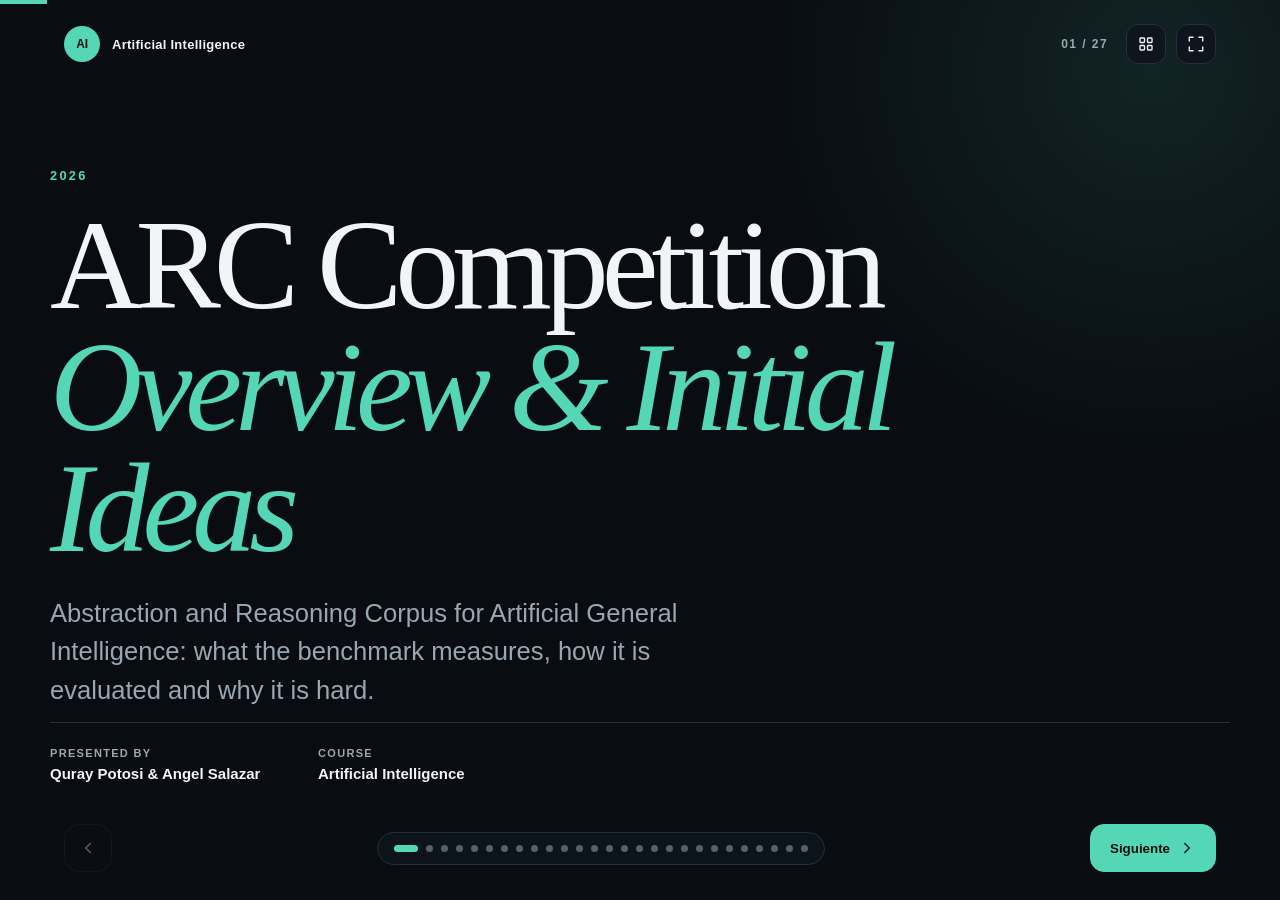
==== commit 3a812658: "Add brainstorming and ARC-NCA slides" ====
--- a/quiz1/presentation/index.html
+++ b/quiz1/presentation/index.html
@@ -20,7 +20,7 @@
         </a>
 
         <div class="topbar-actions">
-          <span id="slide-counter" class="slide-counter" aria-live="polite">01 / 06</span>
+          <span id="slide-counter" class="slide-counter" aria-live="polite">01 / 27</span>
           <button id="overview-button" class="icon-button" type="button" aria-label="Ver todas las diapositivas" title="Vista general (O)">
             <svg viewBox="0 0 24 24" aria-hidden="true">
               <rect x="4" y="4" width="6" height="6" rx="1"></rect>
@@ -482,6 +482,307 @@
           </div>
         </section>
 
+        <section class="slide" data-title="Lessons from 2025" aria-hidden="true">
+          <div class="slide-content research-slide">
+            <div class="section-heading">
+              <div>
+                <p class="eyebrow">07 · BRAINSTORMING</p>
+                <h2>What did <span>2025</span> teach us?</h2>
+              </div>
+              <p class="section-summary">Different representations, one recurring strategy: do not accept the first answer—refine it.</p>
+            </div>
+
+            <div class="approach-grid">
+              <button class="approach-card paper-button" type="button" data-paper-modal="trm" data-paper-title="Tiny Recursion Model" data-paper-award="1st Paper Award" aria-haspopup="dialog">
+                <div class="award-line"><span>1st Paper Award</span><strong>TRM</strong></div>
+                <h3>Recursive reasoning</h3>
+                <div class="mini-approach-flow" aria-label="TRM recursive refinement">
+                  <span>state</span><b>→</b><span>refine</span><b>↻</b><span>answer</span>
+                </div>
+                <p>A tiny network repeatedly improves a latent state and its current answer.</p>
+                <span class="explore-label">Explore algorithm <b>↗</b></span>
+              </button>
+
+              <button class="approach-card paper-button" type="button" data-paper-modal="soar" data-paper-title="SOAR" data-paper-award="2nd Paper Award" aria-haspopup="dialog">
+                <div class="award-line"><span>2nd Paper Award</span><strong>SOAR</strong></div>
+                <h3>Evolutionary search</h3>
+                <div class="mini-approach-flow" aria-label="SOAR evolutionary search">
+                  <span>generate</span><b>→</b><span>score</span><b>↻</b><span>learn</span>
+                </div>
+                <p>An LLM generates and refines programs, then learns from its own search traces.</p>
+                <span class="explore-label">Explore algorithm <b>↗</b></span>
+              </button>
+
+              <button class="approach-card paper-button" type="button" data-paper-modal="compressarc" data-paper-title="CompressARC" data-paper-award="3rd Paper Award" aria-haspopup="dialog">
+                <div class="award-line"><span>3rd Paper Award</span><strong>CompressARC</strong></div>
+                <h3>Compression as reasoning</h3>
+                <div class="mini-approach-flow" aria-label="CompressARC minimum description length">
+                  <span>puzzle</span><b>→</b><span>short code</span><b>→</b><span>output</span>
+                </div>
+                <p>Minimum Description Length favors compact explanations trained on one puzzle.</p>
+                <span class="explore-label">Explore algorithm <b>↗</b></span>
+              </button>
+
+              <button class="approach-card paper-button featured-approach" type="button" data-paper-modal="arcnca" data-paper-title="ARC-NCA" data-paper-award="Paper Award Runner-Up · Our focus" aria-haspopup="dialog">
+                <div class="award-line"><span>Paper Award Runner-Up</span><strong>ARC-NCA</strong></div>
+                <h3>Developmental dynamics</h3>
+                <div class="mini-approach-flow" aria-label="ARC-NCA local-to-global dynamics">
+                  <span>local rule</span><b>→</b><span>iterate</span><b>→</b><span>pattern</span>
+                </div>
+                <p>Learned local interactions produce an emergent global grid transformation.</p>
+                <span class="explore-label">Explore algorithm <b>↗</b></span>
+              </button>
+            </div>
+
+            <div class="insight-strip">
+              <span>Shared principle</span>
+              <strong>Generate a hypothesis → test it → use the error → refine</strong>
+              <a class="source-link" href="https://arcprize.org/blog/arc-prize-2025-results-analysis" target="_blank" rel="noreferrer">ARC Prize 2025 ↗</a>
+            </div>
+          </div>
+        </section>
+
+        <section class="slide" data-title="How ARC-NCA works" aria-hidden="true">
+          <div class="slide-content research-split">
+            <div class="hypothesis-copy">
+              <p class="eyebrow">08 · OUR FOCUS</p>
+              <h2>How does<br /><span>ARC-NCA work?</span></h2>
+              <p class="body-copy">For every ARC problem, the system trains a new cellular automaton from its 2–3 demonstrations. A shared neural rule updates every cell using local information.</p>
+
+              <div class="equation-block" aria-label="Cell update equation">
+                <span>s<sub>i</sub>(t + 1)</span>
+                <b>=</b>
+                <span>F<sub>θ</sub>(s<sub>i</sub>(t), neighbors)</span>
+              </div>
+              <div class="state-legend">
+                <span><i class="visible-state"></i><strong>Visible state</strong> predicted color</span>
+                <span><i class="hidden-state"></i><strong>Hidden state</strong> local memory</span>
+              </div>
+            </div>
+
+            <div class="dynamics-panel">
+              <div class="dynamics-heading">
+                <span>Developmental computation</span>
+                <strong>One rule, many cells</strong>
+              </div>
+
+              <!-- Optional asset slot: replace this diagram with an inline GIF by following the README instructions. -->
+              <div class="nca-evolution" aria-label="Conceptual cellular automata evolution">
+                <div class="nca-frame">
+                  <small>t = 0</small>
+                  <div class="cell-grid">
+                    <i></i><i></i><i></i><i></i><i class="cell-a"></i><i></i><i></i><i></i><i></i>
+                  </div>
+                </div>
+                <span class="evolution-arrow">→</span>
+                <div class="nca-frame">
+                  <small>t = 2</small>
+                  <div class="cell-grid">
+                    <i></i><i class="cell-a"></i><i></i><i class="cell-a"></i><i class="cell-b"></i><i class="cell-a"></i><i></i><i class="cell-a"></i><i></i>
+                  </div>
+                </div>
+                <span class="evolution-arrow">→</span>
+                <div class="nca-frame">
+                  <small>t = T</small>
+                  <div class="cell-grid">
+                    <i class="cell-a"></i><i class="cell-a"></i><i class="cell-a"></i><i class="cell-a"></i><i class="cell-b"></i><i class="cell-a"></i><i class="cell-a"></i><i class="cell-a"></i><i class="cell-a"></i>
+                  </div>
+                </div>
+              </div>
+
+              <div class="concept-chain">
+                <span>Encode grid</span><b>↓</b><span>Repeat local updates</span><b>↓</b><span>Decode colors</span>
+              </div>
+              <a class="source-link" href="https://etimush.github.io/ARC_NCA/" target="_blank" rel="noreferrer">ARC-NCA project ↗</a>
+            </div>
+          </div>
+        </section>
+
+        <section class="slide" data-title="Proposed NCA solver" aria-hidden="true">
+          <div class="slide-content research-slide">
+            <div class="section-heading">
+              <div>
+                <p class="eyebrow">09 · PRELIMINARY STRATEGY</p>
+                <h2>The <span>NCA solver</span></h2>
+              </div>
+              <p class="section-summary">Train a small, task-specific dynamical rule from the demonstrations, then verify its behavior exactly.</p>
+            </div>
+
+            <div class="solver-pipeline" aria-label="Proposed ARC-NCA solver flowchart">
+              <article class="pipeline-step">
+                <span>01</span>
+                <strong>Demonstrations</strong>
+                <small>Input-output pairs</small>
+              </article>
+              <i aria-hidden="true">→</i>
+              <article class="pipeline-step">
+                <span>02</span>
+                <strong>Cell state</strong>
+                <small>Color + hidden memory</small>
+              </article>
+              <i aria-hidden="true">→</i>
+              <article class="pipeline-step active-step">
+                <span>03</span>
+                <strong>Learn F<sub>θ</sub></strong>
+                <small>New NCA per task</small>
+              </article>
+              <i aria-hidden="true">→</i>
+              <article class="pipeline-step">
+                <span>04</span>
+                <strong>Roll out</strong>
+                <small>Multiple T and seeds</small>
+              </article>
+              <i aria-hidden="true">→</i>
+              <article class="pipeline-step">
+                <span>05</span>
+                <strong>Verify</strong>
+                <small>Exact match on all examples</small>
+              </article>
+            </div>
+
+            <div class="training-objective">
+              <div>
+                <span>Task-time objective</span>
+                <strong>θ* = arg min<sub>θ</sub> Σ<sub>k</sub> L(Decode(S<sub>θ</sub><sup>T</sup>(X<sub>k</sub>)), Y<sub>k</sub>)</strong>
+              </div>
+              <div class="test-transfer">
+                <span>Then transfer the learned rule</span>
+                <strong>S<sub>θ*</sub><sup>T</sup>(X<sub>test</sub>) → Ŷ<sub>test</sub></strong>
+              </div>
+            </div>
+
+            <p class="slide-note">Key safeguard: keep intermediate states as candidates—the final stable state is not always the exact answer.</p>
+          </div>
+        </section>
+
+        <section class="slide" data-title="Hybrid strategy" aria-hidden="true">
+          <div class="slide-content research-slide">
+            <p class="eyebrow">10 · SCIENTIFIC CAUTION</p>
+            <h2>Where can NCA <span>help—or fail?</span></h2>
+
+            <div class="balance-grid">
+              <article class="balance-card strength-card">
+                <span class="balance-label">PROMISING FOR</span>
+                <ul>
+                  <li><strong>Growth</strong><small>Extend shapes and patterns step by step.</small></li>
+                  <li><strong>Propagation</strong><small>Connect points and transmit spatial information.</small></li>
+                  <li><strong>Filling</strong><small>Respect boundaries through local interactions.</small></li>
+                </ul>
+              </article>
+
+              <article class="balance-card limit-card">
+                <span class="balance-label">OPEN CHALLENGES</span>
+                <ul>
+                  <li><strong>Global relations</strong><small>Counting and object-level composition.</small></li>
+                  <li><strong>Changing size</strong><small>The lattice cannot naturally resize itself.</small></li>
+                  <li><strong>Exactness</strong><small>One unstable or incorrect pixel means failure.</small></li>
+                </ul>
+              </article>
+            </div>
+
+            <div class="hybrid-architecture" aria-label="Proposed hybrid system">
+              <span class="hybrid-label">Our hybrid direction</span>
+              <div class="hybrid-flow">
+                <strong>Object analysis</strong><i>+</i><strong>NCA candidate generation</strong><i>+</i><strong>Exact symbolic verifier</strong><b>→</b><strong class="hybrid-output">Final output</strong>
+              </div>
+            </div>
+          </div>
+        </section>
+
+        <section class="slide" data-title="Research roadmap" aria-hidden="true">
+          <div class="slide-content research-slide">
+            <div class="section-heading">
+              <div>
+                <p class="eyebrow">11 · RESEARCH ROADMAP</p>
+                <h2>How will we <span>test the idea?</span></h2>
+              </div>
+              <p class="section-summary">Start with a falsifiable experiment, learn from failures, and add complexity only when it is justified.</p>
+            </div>
+
+            <ol class="roadmap">
+              <li>
+                <span>01</span>
+                <div><strong>Classify tasks</strong><small>Separate local, object-centric and compositional transformations.</small></div>
+              </li>
+              <li>
+                <span>02</span>
+                <div><strong>Build a baseline</strong><small>Train a simple NCA on growth, filling and connection tasks.</small></div>
+              </li>
+              <li>
+                <span>03</span>
+                <div><strong>Stress-test dynamics</strong><small>Measure exactness, stability, rollout length and generalization.</small></div>
+              </li>
+              <li>
+                <span>04</span>
+                <div><strong>Add the hybrid layer</strong><small>Use object features and symbolic verification where local rules fail.</small></div>
+              </li>
+            </ol>
+
+            <div class="closing-thesis">
+              <span>Research question</span>
+              <blockquote>Can abstract reasoning emerge from learned local dynamics—and can verification make it exact?</blockquote>
+            </div>
+          </div>
+        </section>
+
+        <section class="slide" data-title="References" aria-hidden="true">
+          <div class="slide-content references-slide">
+            <div class="section-heading">
+              <div>
+                <p class="eyebrow">12 · REFERENCES</p>
+                <h2>Primary <span>sources</span></h2>
+              </div>
+              <p class="section-summary">Foundational work and the 2025 approaches that informed our preliminary strategy.</p>
+            </div>
+
+            <div class="references-grid">
+              <ol class="reference-list">
+                <li>
+                  <span>01</span>
+                  <p><strong>Chollet, F. (2019).</strong> “On the Measure of Intelligence.” <a href="https://arxiv.org/abs/1911.01547" target="_blank" rel="noreferrer">arXiv:1911.01547 ↗</a></p>
+                </li>
+                <li>
+                  <span>02</span>
+                  <p><strong>Xu, Y., Khalil, E. B., &amp; Sanner, S. (2023).</strong> “Graphs, Constraints, and Search for the Abstraction and Reasoning Corpus.” <a href="https://arxiv.org/abs/2210.09880" target="_blank" rel="noreferrer">ARGA ↗</a></p>
+                </li>
+                <li>
+                  <span>03</span>
+                  <p><strong>Jolicoeur-Martineau, A. (2025).</strong> “Less is More: Recursive Reasoning with Tiny Networks.” <a href="https://arxiv.org/abs/2510.04871" target="_blank" rel="noreferrer">TRM ↗</a></p>
+                </li>
+                <li>
+                  <span>04</span>
+                  <p><strong>Pourcel, J., Colas, C., &amp; Oudeyer, P.-Y. (2025).</strong> “Self-Improving Language Models for Evolutionary Program Synthesis.” <a href="https://arxiv.org/abs/2507.14172" target="_blank" rel="noreferrer">SOAR ↗</a></p>
+                </li>
+                <li>
+                  <span>05</span>
+                  <p><strong>Liao, I., &amp; Gu, A. (2025).</strong> “ARC-AGI Without Pretraining.” <a href="https://arxiv.org/abs/2512.06104" target="_blank" rel="noreferrer">CompressARC ↗</a></p>
+                </li>
+              </ol>
+
+              <ol class="reference-list" start="6">
+                <li>
+                  <span>06</span>
+                  <p><strong>Joffe, I., &amp; Eliasmith, C. (2025).</strong> “Vector Symbolic Algebras for the Abstraction and Reasoning Corpus.” <a href="https://github.com/ijoffe/ARC-VSA-2025" target="_blank" rel="noreferrer">Code ↗</a></p>
+                </li>
+                <li>
+                  <span>07</span>
+                  <p><strong>Berman, J. (2025).</strong> “From Parrots to Von Neumanns: How Evolutionary Test-Time Compute Achieved State-of-the-Art on ARC-AGI.” <a href="https://github.com/jerber/arc_agi" target="_blank" rel="noreferrer">ETTC ↗</a></p>
+                </li>
+                <li>
+                  <span>08</span>
+                  <p><strong>Guichard, E., Reimers, F., Kvalsund, M., Lepperød, M., &amp; Nichele, S. (2025).</strong> “ARC-NCA: Towards Developmental Solutions to the Abstraction and Reasoning Corpus.” <a href="https://doi.org/10.1162/ISAL.a.833" target="_blank" rel="noreferrer">Paper ↗</a></p>
+                </li>
+                <li>
+                  <span>09</span>
+                  <p><strong>ARC Prize Foundation (2025).</strong> “ARC Prize 2025 Results &amp; Analysis.” <a href="https://arcprize.org/blog/arc-prize-2025-results-analysis" target="_blank" rel="noreferrer">Results ↗</a></p>
+                </li>
+              </ol>
+            </div>
+
+            <p class="references-note">Local copies of the research papers were consulted when reconstructing the method diagrams. Flowcharts are our own visual summaries.</p>
+          </div>
+        </section>
+
       </div>
 
       <nav class="controls" aria-label="Navegación entre diapositivas">
@@ -507,6 +808,176 @@
       <div id="overview-grid" class="overview-grid"></div>
     </div>
 
+    <div id="paper-modal" class="paper-modal" aria-hidden="true">
+      <div class="paper-dialog" role="dialog" aria-modal="true" aria-labelledby="paper-dialog-title">
+        <header class="paper-dialog-header">
+          <div>
+            <p id="paper-dialog-award" class="eyebrow">PAPER AWARD</p>
+            <h2 id="paper-dialog-title">Approach</h2>
+          </div>
+          <button id="close-paper-modal" class="close-button" type="button" aria-label="Close paper details">×</button>
+        </header>
+        <div id="paper-dialog-content" class="paper-dialog-content"></div>
+      </div>
+    </div>
+
+    <template id="paper-trm-template">
+      <section class="paper-detail">
+        <div class="paper-detail-overview">
+          <div>
+            <span class="detail-label">CORE IDEA</span>
+            <p>A single two-layer network is reused recursively. It improves an internal reasoning state <em>z</em>, then uses that state to revise its current answer <em>y</em>.</p>
+          </div>
+          <dl class="paper-facts">
+            <div><dt>Parameters</dt><dd>≈7M</dd></div>
+            <div><dt>ARC-AGI-2</dt><dd>≈8%</dd></div>
+            <div><dt>Key mechanism</dt><dd>Deep supervision</dd></div>
+          </dl>
+        </div>
+
+        <div class="algorithm-panel">
+          <div class="algorithm-heading"><span>Algorithm flow</span><strong>Repeated inference, shared weights</strong></div>
+          <div class="program-flow six-step-flow" aria-label="Tiny Recursion Model algorithm">
+            <div class="flow-node data-node"><small>INPUT</small><strong>Embed question x</strong><span>Initialize answer y and latent z</span></div>
+            <b class="flow-arrow">→</b>
+            <div class="flow-node process-node"><small>INNER LOOP · n TIMES</small><strong>z ← fθ(x, y, z)</strong><span>Refine the latent reasoning state</span></div>
+            <b class="flow-arrow">→</b>
+            <div class="flow-node process-node"><small>ANSWER UPDATE</small><strong>y ← fθ(y, z)</strong><span>Revise the current proposed solution</span></div>
+            <b class="flow-arrow">→</b>
+            <div class="flow-node loop-node"><small>DEEP RECURSION · T</small><strong>Repeat z → y</strong><span>Earlier passes need no gradient</span></div>
+            <b class="flow-arrow">→</b>
+            <div class="flow-node decision-node"><small>SUPERVISION</small><strong>Correct or halt?</strong><span>Output head + learned halting score</span></div>
+          </div>
+          <div class="flow-feedback"><span>Not finished</span><b>↺</b><strong>Carry y and z into the next supervision step</strong></div>
+        </div>
+
+        <div class="paper-detail-footer">
+          <p><strong>Why it matters:</strong> reasoning depth comes from repeatedly applying a tiny network—not from increasing model size.</p>
+          <a href="https://arxiv.org/abs/2510.04871" target="_blank" rel="noreferrer">Read TRM paper ↗</a>
+        </div>
+      </section>
+    </template>
+
+    <template id="paper-soar-template">
+      <section class="paper-detail">
+        <div class="paper-detail-overview">
+          <div>
+            <span class="detail-label">CORE IDEA</span>
+            <p>SOAR alternates between an evolutionary program-search phase and a learning phase. Better search traces train a better LLM; the improved LLM then performs better search.</p>
+          </div>
+          <dl class="paper-facts">
+            <div><dt>Programs</dt><dd>Python</dd></div>
+            <div><dt>ARC public test</dt><dd>52%</dd></div>
+            <div><dt>Key mechanism</dt><dd>Hindsight learning</dd></div>
+          </dl>
+        </div>
+
+        <div class="algorithm-panel two-phase-panel">
+          <div class="phase-label"><span>PHASE A</span><strong>Evolutionary search</strong></div>
+          <div class="program-flow five-step-flow" aria-label="SOAR evolutionary search phase">
+            <div class="flow-node data-node"><small>ARC TASK</small><strong>Demonstrations</strong><span>Input-output constraints</span></div>
+            <b class="flow-arrow">→</b>
+            <div class="flow-node process-node"><small>SAMPLE</small><strong>Generate programs</strong><span>LLM proposes diverse Python functions</span></div>
+            <b class="flow-arrow">→</b>
+            <div class="flow-node process-node"><small>EXECUTE</small><strong>Compute fitness</strong><span>Score against every demonstration</span></div>
+            <b class="flow-arrow">→</b>
+            <div class="flow-node decision-node"><small>SELECT</small><strong>Solved?</strong><span>Keep strong candidates; reject failures</span></div>
+            <b class="flow-arrow">→</b>
+            <div class="flow-node loop-node"><small>REFINE</small><strong>Use error feedback</strong><span>Mutate candidates and search again</span></div>
+          </div>
+          <div class="flow-feedback"><span>Evolution loop</span><b>↺</b><strong>Generate → execute → select → refine</strong></div>
+
+          <div class="phase-label learning-phase"><span>PHASE B</span><strong>Self-improvement between generations</strong></div>
+          <div class="learning-flow">
+            <span>Search traces</span><b>→</b><span>Valid sampling &amp; refinement pairs</span><b>→</b><span>Fine-tune LLM</span><b>→</b><span>Next search generation</span>
+          </div>
+        </div>
+
+        <div class="paper-detail-footer">
+          <p><strong>Why it matters:</strong> the search operator itself improves instead of remaining fixed while the compute budget grows.</p>
+          <a href="https://arxiv.org/abs/2507.14172" target="_blank" rel="noreferrer">Read SOAR paper ↗</a>
+        </div>
+      </section>
+    </template>
+
+    <template id="paper-compressarc-template">
+      <section class="paper-detail">
+        <div class="paper-detail-overview">
+          <div>
+            <span class="detail-label">CORE IDEA</span>
+            <p>CompressARC treats solving as neural code golf: the best explanation is the shortest program that reconstructs the observed puzzle and sensibly fills its missing solution.</p>
+          </div>
+          <dl class="paper-facts">
+            <div><dt>Parameters</dt><dd>76K</dd></div>
+            <div><dt>Pretraining</dt><dd>None</dd></div>
+            <div><dt>Principle</dt><dd>MDL</dd></div>
+          </dl>
+        </div>
+
+        <div class="algorithm-panel">
+          <div class="algorithm-heading"><span>Algorithm flow</span><strong>Optimize one puzzle at inference time</strong></div>
+          <div class="program-flow six-step-flow" aria-label="CompressARC inference-time algorithm">
+            <div class="flow-node data-node"><small>PUZZLE P</small><strong>Mask test outputs</strong><span>Keep demonstrations observable</span></div>
+            <b class="flow-arrow">→</b>
+            <div class="flow-node process-node"><small>INITIALIZE</small><strong>θ, μ, Σ</strong><span>Equivariant network + latent distribution</span></div>
+            <b class="flow-arrow">→</b>
+            <div class="flow-node process-node"><small>SAMPLE</small><strong>z ~ N(μ, Σ)</strong><span>Generate a puzzle-shaped latent code</span></div>
+            <b class="flow-arrow">→</b>
+            <div class="flow-node process-node"><small>DECODE</small><strong>NNθ(z) → grids</strong><span>Reconstruct observed and missing cells</span></div>
+            <b class="flow-arrow">→</b>
+            <div class="flow-node decision-node"><small>MINIMIZE DESCRIPTION</small><strong>KL + cross-entropy</strong><span>Adam updates θ, μ and Σ</span></div>
+          </div>
+          <div class="flow-feedback"><span>≈2000 steps</span><b>↺</b><strong>Sample → decode → measure → optimize</strong></div>
+        </div>
+
+        <div class="paper-detail-footer">
+          <p><strong>Why it matters:</strong> useful abstraction can emerge while deliberately overfitting a compact model to only the puzzle being solved.</p>
+          <a href="https://arxiv.org/abs/2512.06104" target="_blank" rel="noreferrer">Read CompressARC paper ↗</a>
+        </div>
+      </section>
+    </template>
+
+    <template id="paper-arcnca-template">
+      <section class="paper-detail">
+        <div class="paper-detail-overview">
+          <div>
+            <span class="detail-label">CORE IDEA · OUR FOCUS</span>
+            <p>ARC-NCA trains a custom dynamical “program” for each task. All cells share local neural update rules; repeated interactions develop the input into a candidate output.</p>
+          </div>
+          <dl class="paper-facts">
+            <div><dt>Training</dt><dd>Per task</dd></div>
+            <div><dt>Examples</dt><dd>2–3</dd></div>
+            <div><dt>Iterations</dt><dd>3000</dd></div>
+          </dl>
+        </div>
+
+        <div class="algorithm-panel nca-algorithm-panel">
+          <div class="algorithm-heading"><span>EngramNCA training flow</span><strong>Development + error correction</strong></div>
+          <div class="program-flow nca-program-flow" aria-label="ARC-NCA training algorithm">
+            <div class="flow-node data-node"><small>ENCODE</small><strong>ARC grid → H×W×C</strong><span>Visible colors + hidden channels</span></div>
+            <b class="flow-arrow">→</b>
+            <div class="flow-node nca-gene-node"><small>STAGE 1 · GeneCA</small><strong>Grow primitives</strong><span>Local CNN updates public cell states</span></div>
+            <b class="flow-arrow">→</b>
+            <div class="flow-node nca-prop-node"><small>STAGE 2 · GenePropCA</small><strong>Regulate memory</strong><span>Propagate and activate private states</span></div>
+            <b class="flow-arrow">→</b>
+            <div class="flow-node process-node"><small>REPEAT N STEPS</small><strong>Develop candidate</strong><span>The same rules act across space and time</span></div>
+            <b class="flow-arrow">→</b>
+            <div class="flow-node decision-node"><small>COMPARE</small><strong>Pixel-wise MSE</strong><span>Visible final state versus target grid</span></div>
+          </div>
+          <div class="flow-feedback nca-feedback"><span>Backpropagation through time</span><b>↺</b><strong>Update GeneCA + GenePropCA parameters; return state to pool</strong></div>
+
+          <div class="nca-test-flow">
+            <span>After training</span><strong>Test input</strong><b>→</b><strong>Learned local dynamics</strong><b>→</b><strong>Candidate output</strong><b>→</b><strong>Exact verification</strong>
+          </div>
+        </div>
+
+        <div class="paper-detail-footer">
+          <p><strong>Physical interpretation:</strong> a high-dimensional lattice evolves under a learned local law; computation is the trajectory, not one feed-forward pass.</p>
+          <a href="https://etimush.github.io/ARC_NCA/" target="_blank" rel="noreferrer">Open ARC-NCA project ↗</a>
+        </div>
+      </section>
+    </template>
+
     <script src="script.js"></script>
   </body>
 </html>
--- a/quiz1/presentation/styles.css
+++ b/quiz1/presentation/styles.css
@@ -667,6 +667,1056 @@
   font-weight: 400;
 }
 
+/* Research slides -------------------------------------------------------- */
+
+.research-slide {
+  justify-content: center;
+}
+
+.section-heading {
+  display: flex;
+  margin-bottom: clamp(22px, 4vh, 42px);
+  align-items: flex-end;
+  justify-content: space-between;
+  gap: 42px;
+}
+
+.section-heading .eyebrow {
+  margin-bottom: 16px;
+}
+
+.section-heading h2 {
+  margin-bottom: 0;
+  font-size: clamp(42px, 5.5vw, 76px);
+}
+
+.section-summary {
+  max-width: 370px;
+  margin-bottom: 6px;
+  color: var(--muted);
+  font-size: clamp(14px, 1.25vw, 18px);
+  line-height: 1.55;
+}
+
+.approach-grid {
+  display: grid;
+  grid-template-columns: repeat(4, 1fr);
+  gap: 12px;
+}
+
+.approach-card {
+  min-height: 236px;
+  padding: 22px;
+  border: 1px solid var(--line);
+  border-radius: 20px;
+  background: rgba(255, 255, 255, 0.025);
+}
+
+.featured-approach {
+  border-color: rgba(85, 215, 183, 0.5);
+  background: linear-gradient(145deg, rgba(85, 215, 183, 0.17), rgba(85, 215, 183, 0.035));
+}
+
+.paper-button {
+  position: relative;
+  padding-bottom: 42px;
+  color: var(--ink);
+  cursor: pointer;
+  font: inherit;
+  text-align: left;
+  transition: border-color 180ms ease, background 180ms ease, transform 180ms ease, box-shadow 180ms ease;
+}
+
+.paper-button:hover,
+.paper-button:focus-visible {
+  border-color: var(--accent);
+  box-shadow: 0 18px 40px rgba(0, 0, 0, 0.25);
+  transform: translateY(-5px);
+}
+
+.explore-label {
+  position: absolute;
+  right: 20px;
+  bottom: 15px;
+  display: flex;
+  align-items: center;
+  gap: 6px;
+  color: var(--accent);
+  font-size: 9px;
+  font-weight: 800;
+  letter-spacing: 0.08em;
+  text-transform: uppercase;
+}
+
+.explore-label b {
+  font-size: 12px;
+}
+
+.award-line {
+  display: flex;
+  margin-bottom: 25px;
+  align-items: center;
+  justify-content: space-between;
+  gap: 10px;
+}
+
+.award-line span {
+  color: var(--muted);
+  font-size: 9px;
+  font-weight: 800;
+  letter-spacing: 0.1em;
+  text-transform: uppercase;
+}
+
+.award-line strong {
+  color: var(--accent);
+  font-size: 12px;
+}
+
+.approach-card h3 {
+  margin-bottom: 16px;
+  font-family: var(--serif);
+  font-size: clamp(22px, 2vw, 30px);
+  font-weight: 400;
+  letter-spacing: -0.035em;
+}
+
+.approach-card p {
+  margin: 16px 0 0;
+  color: var(--muted);
+  font-size: 12px;
+  line-height: 1.5;
+}
+
+.mini-approach-flow {
+  display: flex;
+  min-height: 34px;
+  align-items: center;
+  gap: 6px;
+}
+
+.mini-approach-flow span {
+  padding: 7px 8px;
+  border-radius: 8px;
+  background: var(--surface-strong);
+  font-size: 9px;
+  font-weight: 800;
+  letter-spacing: 0.04em;
+  text-transform: uppercase;
+}
+
+.mini-approach-flow b {
+  color: var(--accent);
+  font-size: 13px;
+}
+
+.insight-strip {
+  display: grid;
+  margin-top: 14px;
+  padding: 15px 18px;
+  border: 1px solid rgba(85, 215, 183, 0.25);
+  border-radius: 14px;
+  align-items: center;
+  background: var(--accent-soft);
+  grid-template-columns: auto 1fr auto;
+  gap: 20px;
+}
+
+.insight-strip > span,
+.training-objective span,
+.hybrid-label,
+.closing-thesis > span {
+  color: var(--accent);
+  font-size: 9px;
+  font-weight: 800;
+  letter-spacing: 0.12em;
+  text-transform: uppercase;
+}
+
+.insight-strip strong {
+  font-size: 13px;
+}
+
+.source-link {
+  color: var(--accent);
+  font-size: 10px;
+  font-weight: 800;
+  text-decoration: none;
+}
+
+.source-link:hover {
+  text-decoration: underline;
+}
+
+.research-split {
+  display: grid;
+  align-items: center;
+  grid-template-columns: minmax(0, 0.9fr) minmax(450px, 1.1fr);
+  gap: clamp(50px, 8vw, 110px);
+}
+
+.hypothesis-copy h2 {
+  font-size: clamp(44px, 5.5vw, 76px);
+}
+
+.equation-block {
+  display: flex;
+  margin-top: 34px;
+  padding: 18px 20px;
+  border-left: 3px solid var(--accent);
+  align-items: center;
+  gap: 14px;
+  background: var(--surface);
+  font-family: var(--serif);
+  font-size: clamp(19px, 1.8vw, 27px);
+}
+
+.equation-block b {
+  color: var(--accent);
+}
+
+.equation-block sub,
+.training-objective sub,
+.training-objective sup {
+  font-size: 0.65em;
+}
+
+.equation-caption {
+  margin: 10px 0 0;
+  color: var(--muted);
+  font-size: 11px;
+}
+
+.state-legend {
+  display: flex;
+  margin-top: 13px;
+  flex-wrap: wrap;
+  gap: 10px 18px;
+}
+
+.state-legend span {
+  display: inline-flex;
+  align-items: center;
+  gap: 7px;
+  color: var(--muted);
+  font-size: 10px;
+}
+
+.state-legend strong {
+  color: var(--ink);
+  font-size: 10px;
+}
+
+.state-legend i {
+  width: 9px;
+  height: 9px;
+  border-radius: 3px;
+}
+
+.visible-state {
+  background: var(--accent);
+}
+
+.hidden-state {
+  border: 1px solid #f3bd4d;
+  background: rgba(243, 189, 77, 0.18);
+}
+
+.dynamics-panel {
+  padding: clamp(26px, 3vw, 40px);
+  border: 1px solid var(--line);
+  border-radius: 26px;
+  background: rgba(255, 255, 255, 0.025);
+}
+
+.dynamics-heading {
+  display: flex;
+  margin-bottom: 28px;
+  align-items: baseline;
+  justify-content: space-between;
+}
+
+.dynamics-heading span {
+  color: var(--muted);
+  font-size: 10px;
+  font-weight: 800;
+  letter-spacing: 0.1em;
+  text-transform: uppercase;
+}
+
+.dynamics-heading strong {
+  color: var(--accent);
+  font-family: var(--serif);
+  font-size: 22px;
+  font-style: italic;
+  font-weight: 400;
+}
+
+.nca-evolution {
+  display: flex;
+  align-items: center;
+  justify-content: space-between;
+  gap: 10px;
+}
+
+.nca-frame small {
+  display: block;
+  margin-bottom: 8px;
+  color: var(--muted);
+  font-size: 9px;
+  font-weight: 800;
+  text-align: center;
+}
+
+.cell-grid {
+  display: grid;
+  width: clamp(72px, 7vw, 102px);
+  aspect-ratio: 1;
+  padding: 5px;
+  border: 1px solid var(--line);
+  background: #080b0f;
+  grid-template-columns: repeat(3, 1fr);
+  gap: 3px;
+}
+
+.cell-grid i {
+  display: block;
+  background: #171f27;
+}
+
+.cell-grid .cell-a {
+  background: var(--accent);
+}
+
+.cell-grid .cell-b {
+  background: #f3bd4d;
+}
+
+.evolution-arrow {
+  color: var(--accent);
+  font-size: 22px;
+}
+
+.concept-chain {
+  display: flex;
+  margin: 28px 0 22px;
+  align-items: center;
+  justify-content: center;
+  gap: 10px;
+}
+
+.concept-chain span {
+  color: var(--muted);
+  font-size: 10px;
+  font-weight: 700;
+}
+
+.concept-chain b {
+  color: var(--accent);
+}
+
+.dynamics-panel > .source-link {
+  display: block;
+  text-align: right;
+}
+
+.solver-pipeline {
+  display: grid;
+  margin-top: clamp(10px, 3vh, 28px);
+  align-items: stretch;
+  grid-template-columns: 1fr auto 1fr auto 1fr auto 1fr auto 1fr;
+  gap: 10px;
+}
+
+.solver-pipeline > i {
+  display: grid;
+  color: var(--accent);
+  font-size: 18px;
+  font-style: normal;
+  place-items: center;
+}
+
+.pipeline-step {
+  min-height: 138px;
+  padding: 18px;
+  border: 1px solid var(--line);
+  border-radius: 18px;
+  background: rgba(255, 255, 255, 0.025);
+}
+
+.pipeline-step > span {
+  display: block;
+  margin-bottom: 28px;
+  color: var(--accent);
+  font-size: 10px;
+  font-weight: 800;
+}
+
+.pipeline-step strong,
+.pipeline-step small {
+  display: block;
+}
+
+.pipeline-step strong {
+  margin-bottom: 7px;
+  font-family: var(--serif);
+  font-size: clamp(17px, 1.5vw, 22px);
+  font-weight: 400;
+}
+
+.pipeline-step small {
+  color: var(--muted);
+  font-size: 10px;
+  line-height: 1.4;
+}
+
+.pipeline-step.active-step {
+  border-color: var(--accent-deep);
+  background: var(--accent-deep);
+}
+
+.active-step > span,
+.active-step small {
+  color: rgba(255, 255, 255, 0.7);
+}
+
+.training-objective {
+  display: grid;
+  margin-top: 16px;
+  padding: 18px 22px;
+  border-radius: 16px;
+  background: var(--surface);
+  grid-template-columns: 1.3fr 0.7fr;
+  gap: 30px;
+}
+
+.training-objective span,
+.training-objective strong {
+  display: block;
+}
+
+.training-objective strong {
+  margin-top: 8px;
+  font-family: var(--serif);
+  font-size: clamp(14px, 1.4vw, 20px);
+  font-weight: 400;
+}
+
+.test-transfer {
+  padding-left: 28px;
+  border-left: 1px solid var(--line);
+}
+
+.slide-note {
+  margin: 12px 0 0;
+  color: var(--muted);
+  font-size: 10px;
+  text-align: right;
+}
+
+.balance-grid {
+  display: grid;
+  margin-top: clamp(10px, 3vh, 30px);
+  grid-template-columns: repeat(2, 1fr);
+  gap: 16px;
+}
+
+.balance-card {
+  padding: 24px 28px;
+  border: 1px solid var(--line);
+  border-radius: 22px;
+  background: rgba(255, 255, 255, 0.025);
+}
+
+.strength-card {
+  border-top: 3px solid var(--accent);
+}
+
+.limit-card {
+  border-top: 3px solid #f3bd4d;
+}
+
+.balance-label {
+  color: var(--accent);
+  font-size: 9px;
+  font-weight: 800;
+  letter-spacing: 0.14em;
+}
+
+.limit-card .balance-label {
+  color: #f3bd4d;
+}
+
+.balance-card ul {
+  display: grid;
+  margin: 22px 0 0;
+  padding: 0;
+  list-style: none;
+  grid-template-columns: repeat(3, 1fr);
+  gap: 20px;
+}
+
+.balance-card li {
+  padding-left: 12px;
+  border-left: 1px solid var(--line);
+}
+
+.balance-card strong,
+.balance-card small {
+  display: block;
+}
+
+.balance-card strong {
+  margin-bottom: 8px;
+  font-family: var(--serif);
+  font-size: 19px;
+  font-weight: 400;
+}
+
+.balance-card small {
+  color: var(--muted);
+  font-size: 10px;
+  line-height: 1.4;
+}
+
+.hybrid-architecture {
+  margin-top: 16px;
+  padding: 17px 22px;
+  border-radius: 18px;
+  background: var(--surface);
+}
+
+.hybrid-flow {
+  display: flex;
+  margin-top: 12px;
+  align-items: center;
+  justify-content: space-between;
+  gap: 12px;
+}
+
+.hybrid-flow strong {
+  padding: 10px 14px;
+  border: 1px solid var(--line);
+  border-radius: 10px;
+  font-size: 11px;
+}
+
+.hybrid-flow i,
+.hybrid-flow b {
+  color: var(--accent);
+  font-style: normal;
+}
+
+.hybrid-flow .hybrid-output {
+  border-color: var(--accent);
+  background: var(--accent-soft);
+  color: var(--accent);
+}
+
+.roadmap {
+  display: grid;
+  margin: 4px 0 0;
+  padding: 0;
+  list-style: none;
+  grid-template-columns: repeat(4, 1fr);
+  gap: 12px;
+}
+
+.roadmap li {
+  min-height: 160px;
+  padding: 22px;
+  border: 1px solid var(--line);
+  border-radius: 18px;
+  background: rgba(255, 255, 255, 0.025);
+}
+
+.roadmap li > span {
+  display: inline-block;
+  margin-bottom: 30px;
+  color: var(--accent);
+  font-size: 11px;
+  font-weight: 800;
+}
+
+.roadmap strong,
+.roadmap small {
+  display: block;
+}
+
+.roadmap strong {
+  margin-bottom: 8px;
+  font-family: var(--serif);
+  font-size: 21px;
+  font-weight: 400;
+}
+
+.roadmap small {
+  color: var(--muted);
+  font-size: 10px;
+  line-height: 1.45;
+}
+
+.closing-thesis {
+  display: grid;
+  margin-top: 16px;
+  padding: 18px 22px;
+  border-left: 3px solid var(--accent);
+  align-items: center;
+  background: var(--surface);
+  grid-template-columns: 150px 1fr;
+}
+
+.closing-thesis blockquote {
+  margin: 0;
+  font-family: var(--serif);
+  font-size: clamp(18px, 1.8vw, 26px);
+  letter-spacing: -0.02em;
+}
+
+.paper-figure {
+  display: block;
+  width: 100%;
+  max-height: 360px;
+  border: 1px solid var(--line);
+  border-radius: 16px;
+  object-fit: contain;
+  background: #fff;
+}
+
+.paper-video {
+  display: block;
+  width: 100%;
+  max-height: 360px;
+  border: 1px solid var(--line);
+  border-radius: 16px;
+  background: #080b0f;
+  object-fit: contain;
+}
+
+.visual-placeholder {
+  display: grid;
+  min-height: 180px;
+  border: 1px dashed rgba(85, 215, 183, 0.45);
+  border-radius: 16px;
+  color: var(--muted);
+  font-size: 11px;
+  place-items: center;
+}
+
+.references-slide {
+  justify-content: center;
+}
+
+.references-grid {
+  display: grid;
+  grid-template-columns: repeat(2, 1fr);
+  gap: clamp(28px, 5vw, 70px);
+}
+
+.reference-list {
+  display: flex;
+  margin: 0;
+  padding: 0;
+  flex-direction: column;
+  list-style: none;
+}
+
+.reference-list li {
+  display: grid;
+  padding: 13px 0;
+  border-top: 1px solid var(--line);
+  grid-template-columns: 34px 1fr;
+  gap: 10px;
+}
+
+.reference-list li:last-child {
+  border-bottom: 1px solid var(--line);
+}
+
+.reference-list li > span {
+  padding-top: 2px;
+  color: var(--accent);
+  font-size: 9px;
+  font-weight: 800;
+}
+
+.reference-list p {
+  margin: 0;
+  color: var(--muted);
+  font-size: 10px;
+  line-height: 1.45;
+}
+
+.reference-list strong {
+  color: var(--ink);
+  font-weight: 700;
+}
+
+.reference-list a {
+  color: var(--accent);
+  font-weight: 700;
+  text-decoration: none;
+  white-space: nowrap;
+}
+
+.reference-list a:hover {
+  text-decoration: underline;
+}
+
+.references-note {
+  margin: 16px 0 0;
+  color: var(--muted);
+  font-size: 9px;
+  text-align: right;
+}
+
+/* Interactive paper details --------------------------------------------- */
+
+.paper-modal {
+  position: fixed;
+  z-index: 140;
+  inset: 0;
+  display: grid;
+  visibility: hidden;
+  padding: clamp(18px, 3vw, 46px);
+  background: rgba(4, 7, 10, 0.9);
+  opacity: 0;
+  backdrop-filter: blur(18px);
+  place-items: center;
+  transition: opacity 220ms ease, visibility 220ms;
+}
+
+.paper-modal.is-open {
+  visibility: visible;
+  opacity: 1;
+}
+
+.paper-dialog {
+  display: flex;
+  width: min(1320px, 100%);
+  max-height: 100%;
+  border: 1px solid var(--line);
+  border-radius: 28px;
+  overflow: hidden;
+  background:
+    radial-gradient(circle at 95% 0%, rgba(85, 215, 183, 0.11), transparent 24rem),
+    var(--background);
+  box-shadow: 0 35px 100px rgba(0, 0, 0, 0.58);
+  flex-direction: column;
+}
+
+.paper-dialog-header {
+  display: flex;
+  padding: 26px clamp(26px, 4vw, 52px) 20px;
+  border-bottom: 1px solid var(--line);
+  align-items: flex-start;
+  justify-content: space-between;
+  gap: 30px;
+}
+
+.paper-dialog-header .eyebrow {
+  margin-bottom: 9px;
+}
+
+.paper-dialog-header h2 {
+  margin: 0;
+  font-size: clamp(34px, 4vw, 58px);
+}
+
+.paper-dialog-content {
+  overflow-y: auto;
+  padding: clamp(24px, 3vw, 42px) clamp(26px, 4vw, 52px) clamp(28px, 4vw, 50px);
+}
+
+.paper-detail {
+  display: flex;
+  flex-direction: column;
+  gap: 18px;
+}
+
+.paper-detail-overview {
+  display: grid;
+  align-items: stretch;
+  grid-template-columns: 1.25fr 0.75fr;
+  gap: 24px;
+}
+
+.paper-detail-overview > div:first-child {
+  padding: 20px 24px;
+  border-left: 3px solid var(--accent);
+  background: var(--surface);
+}
+
+.detail-label {
+  color: var(--accent);
+  font-size: 9px;
+  font-weight: 800;
+  letter-spacing: 0.13em;
+}
+
+.paper-detail-overview p {
+  max-width: 760px;
+  margin: 10px 0 0;
+  color: var(--muted);
+  font-size: clamp(13px, 1.15vw, 17px);
+  line-height: 1.5;
+}
+
+.paper-facts {
+  display: grid;
+  margin: 0;
+  grid-template-columns: repeat(3, 1fr);
+  gap: 8px;
+}
+
+.paper-facts div {
+  display: flex;
+  padding: 14px;
+  border: 1px solid var(--line);
+  border-radius: 14px;
+  justify-content: center;
+  flex-direction: column;
+  background: rgba(255, 255, 255, 0.025);
+}
+
+.paper-facts dt {
+  margin-bottom: 8px;
+  color: var(--muted);
+  font-size: 8px;
+  font-weight: 800;
+  letter-spacing: 0.08em;
+  text-transform: uppercase;
+}
+
+.paper-facts dd {
+  margin: 0;
+  color: var(--accent);
+  font-family: var(--serif);
+  font-size: clamp(15px, 1.35vw, 20px);
+}
+
+.algorithm-panel {
+  padding: 20px;
+  border: 1px solid var(--line);
+  border-radius: 20px;
+  background: rgba(255, 255, 255, 0.02);
+}
+
+.algorithm-heading,
+.phase-label {
+  display: flex;
+  margin-bottom: 16px;
+  align-items: baseline;
+  justify-content: space-between;
+}
+
+.algorithm-heading span,
+.phase-label span {
+  color: var(--accent);
+  font-size: 8px;
+  font-weight: 800;
+  letter-spacing: 0.12em;
+}
+
+.algorithm-heading strong,
+.phase-label strong {
+  font-family: var(--serif);
+  font-size: 18px;
+  font-weight: 400;
+}
+
+.program-flow {
+  display: grid;
+  align-items: stretch;
+  gap: 8px;
+}
+
+.six-step-flow,
+.five-step-flow,
+.nca-program-flow {
+  grid-template-columns: 1fr auto 1fr auto 1fr auto 1fr auto 1fr;
+}
+
+.flow-arrow {
+  display: grid;
+  color: var(--accent);
+  font-size: 17px;
+  place-items: center;
+}
+
+.flow-node {
+  min-height: 118px;
+  padding: 14px;
+  border: 1px solid var(--line);
+  border-radius: 14px;
+  background: var(--surface);
+}
+
+.flow-node small,
+.flow-node strong,
+.flow-node span {
+  display: block;
+}
+
+.flow-node small {
+  min-height: 22px;
+  margin-bottom: 13px;
+  color: var(--accent);
+  font-size: 7px;
+  font-weight: 800;
+  letter-spacing: 0.09em;
+}
+
+.flow-node strong {
+  margin-bottom: 6px;
+  font-family: var(--serif);
+  font-size: clamp(14px, 1.25vw, 18px);
+  font-weight: 400;
+}
+
+.flow-node > span {
+  color: var(--muted);
+  font-size: 9px;
+  line-height: 1.35;
+}
+
+.data-node {
+  border-style: dashed;
+}
+
+.process-node {
+  border-top: 2px solid var(--accent-deep);
+}
+
+.loop-node {
+  background: rgba(85, 215, 183, 0.08);
+}
+
+.decision-node {
+  border-color: rgba(243, 189, 77, 0.6);
+  background: rgba(243, 189, 77, 0.07);
+}
+
+.decision-node small {
+  color: #f3bd4d;
+}
+
+.nca-gene-node {
+  border-color: rgba(85, 215, 183, 0.6);
+  background: rgba(85, 215, 183, 0.08);
+}
+
+.nca-prop-node {
+  border-color: rgba(123, 145, 255, 0.6);
+  background: rgba(123, 145, 255, 0.08);
+}
+
+.nca-prop-node small {
+  color: #aab8ff;
+}
+
+.flow-feedback {
+  display: flex;
+  margin: 12px auto 0;
+  padding: 8px 14px;
+  border: 1px solid rgba(85, 215, 183, 0.25);
+  border-radius: 999px;
+  align-items: center;
+  justify-content: center;
+  gap: 10px;
+  background: var(--accent-soft);
+  font-size: 9px;
+}
+
+.flow-feedback span {
+  color: var(--accent);
+  font-weight: 800;
+  letter-spacing: 0.08em;
+  text-transform: uppercase;
+}
+
+.flow-feedback b {
+  color: var(--accent);
+  font-size: 16px;
+}
+
+.flow-feedback strong {
+  font-weight: 700;
+}
+
+.learning-phase {
+  margin-top: 17px;
+  padding-top: 15px;
+  border-top: 1px solid var(--line);
+}
+
+.learning-flow,
+.nca-test-flow {
+  display: flex;
+  align-items: center;
+  justify-content: center;
+  gap: 10px;
+}
+
+.learning-flow span,
+.nca-test-flow strong {
+  padding: 9px 12px;
+  border: 1px solid var(--line);
+  border-radius: 9px;
+  background: var(--surface);
+  font-size: 9px;
+}
+
+.learning-flow b,
+.nca-test-flow b {
+  color: var(--accent);
+}
+
+.nca-test-flow {
+  margin-top: 16px;
+  padding-top: 15px;
+  border-top: 1px solid var(--line);
+}
+
+.nca-test-flow > span {
+  margin-right: 8px;
+  color: var(--accent);
+  font-size: 8px;
+  font-weight: 800;
+  letter-spacing: 0.1em;
+  text-transform: uppercase;
+}
+
+.paper-detail-footer {
+  display: flex;
+  align-items: center;
+  justify-content: space-between;
+  gap: 24px;
+}
+
+.paper-detail-footer p {
+  margin: 0;
+  color: var(--muted);
+  font-size: 11px;
+  line-height: 1.45;
+}
+
+.paper-detail-footer strong {
+  color: var(--ink);
+}
+
+.paper-detail-footer a {
+  flex: 0 0 auto;
+  color: var(--accent);
+  font-size: 10px;
+  font-weight: 800;
+  text-decoration: none;
+}
+
+.paper-detail-footer a:hover {
+  text-decoration: underline;
+}
+
 @media (max-width: 820px) {
   .brand-name,
   .slide-counter,
@@ -740,6 +1790,106 @@
   .overview-grid {
     grid-template-columns: repeat(2, 1fr);
   }
+
+  .section-heading {
+    display: block;
+  }
+
+  .section-summary {
+    display: none;
+  }
+
+  .approach-grid,
+  .roadmap {
+    grid-template-columns: repeat(2, 1fr);
+  }
+
+  .approach-card,
+  .roadmap li {
+    min-height: 0;
+    padding: 14px;
+  }
+
+  .approach-card p,
+  .roadmap small,
+  .insight-strip > span,
+  .insight-strip .source-link {
+    display: none;
+  }
+
+  .research-split {
+    display: flex;
+    align-items: stretch;
+    gap: 24px;
+  }
+
+  .solver-pipeline {
+    grid-template-columns: repeat(5, 1fr);
+  }
+
+  .solver-pipeline > i {
+    display: none;
+  }
+
+  .pipeline-step {
+    min-height: 0;
+    padding: 12px;
+  }
+
+  .pipeline-step > span {
+    margin-bottom: 12px;
+  }
+
+  .pipeline-step small,
+  .slide-note {
+    display: none;
+  }
+
+  .balance-card ul {
+    grid-template-columns: 1fr;
+    gap: 9px;
+  }
+
+  .balance-card small {
+    display: none;
+  }
+
+  .references-grid {
+    gap: 20px;
+  }
+
+  .reference-list li {
+    padding: 8px 0;
+  }
+
+  .paper-modal {
+    padding: 12px;
+  }
+
+  .paper-dialog {
+    border-radius: 20px;
+  }
+
+  .paper-dialog-header {
+    padding: 18px 20px 14px;
+  }
+
+  .paper-dialog-content {
+    padding: 18px 20px 24px;
+  }
+
+  .paper-detail-overview {
+    grid-template-columns: 1fr;
+  }
+
+  .flow-node {
+    min-height: 105px;
+    padding: 10px;
+  }
+
+  .flow-feedback strong {
+    font-size: 8px;
+  }
 }
 
 @media (max-width: 540px) {
@@ -758,6 +1908,109 @@
 
   .overview-grid {
     grid-template-columns: 1fr;
+  }
+
+  .approach-grid,
+  .balance-grid,
+  .roadmap {
+    grid-template-columns: 1fr 1fr;
+  }
+
+  .award-line {
+    margin-bottom: 10px;
+  }
+
+  .mini-approach-flow,
+  .training-objective,
+  .hybrid-label {
+    display: none;
+  }
+
+  .insight-strip {
+    grid-template-columns: 1fr;
+  }
+
+  .nca-evolution {
+    justify-content: center;
+  }
+
+  .evolution-arrow {
+    display: none;
+  }
+
+  .solver-pipeline {
+    grid-template-columns: repeat(2, 1fr);
+  }
+
+  .hybrid-flow {
+    display: grid;
+    grid-template-columns: 1fr 1fr;
+  }
+
+  .hybrid-flow i,
+  .hybrid-flow b {
+    display: none;
+  }
+
+  .closing-thesis {
+    display: block;
+  }
+
+  .closing-thesis > span {
+    display: block;
+    margin-bottom: 8px;
+  }
+
+  .references-grid {
+    grid-template-columns: 1fr;
+    gap: 0;
+  }
+
+  .reference-list li {
+    padding: 5px 0;
+  }
+
+  .reference-list p {
+    font-size: 8px;
+  }
+
+  .references-note {
+    display: none;
+  }
+
+  .explore-label {
+    display: none;
+  }
+
+  .paper-facts {
+    grid-template-columns: repeat(3, 1fr);
+  }
+
+  .six-step-flow,
+  .five-step-flow,
+  .nca-program-flow {
+    grid-template-columns: 1fr;
+  }
+
+  .flow-arrow {
+    min-height: 14px;
+    transform: rotate(90deg);
+  }
+
+  .learning-flow,
+  .nca-test-flow,
+  .paper-detail-footer {
+    align-items: stretch;
+    flex-direction: column;
+  }
+
+  .learning-flow b,
+  .nca-test-flow b {
+    display: none;
+  }
+
+  .paper-detail-footer a {
+    align-self: flex-end;
   }
 
   .next-button {
